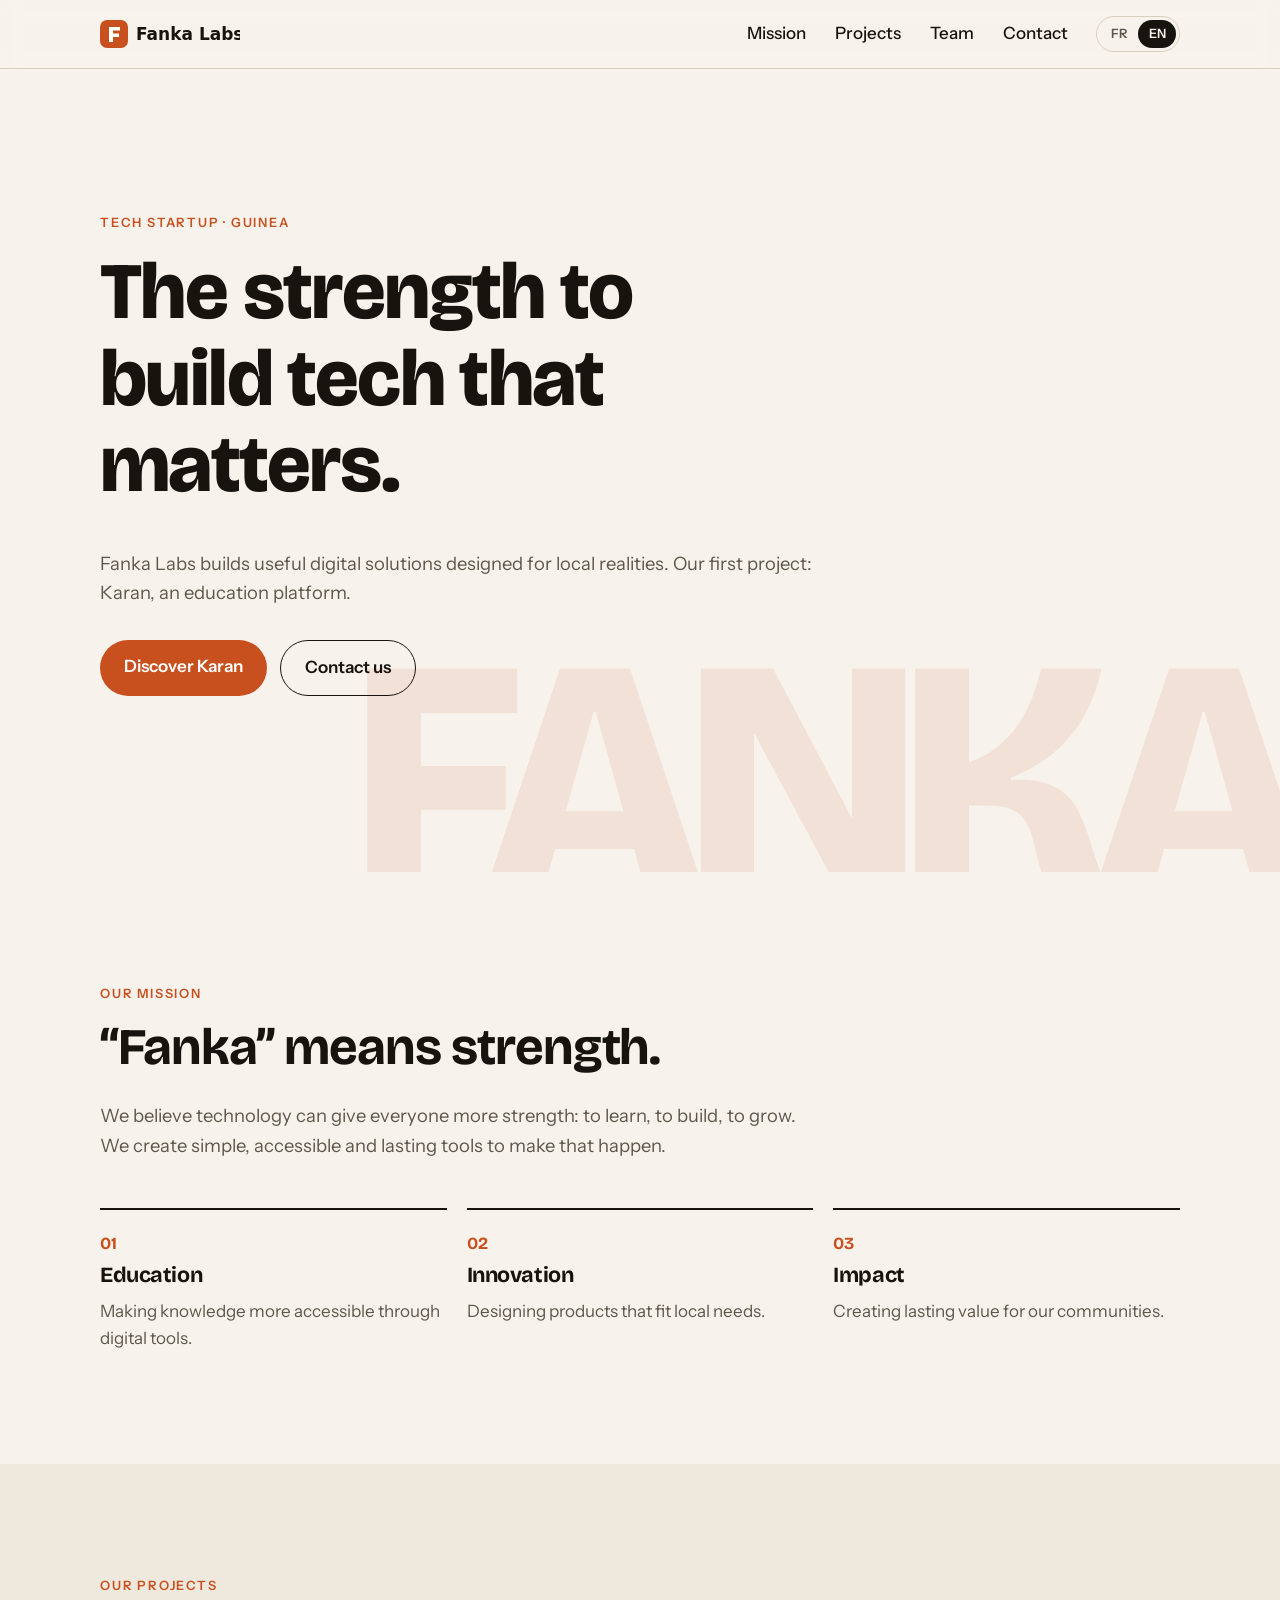
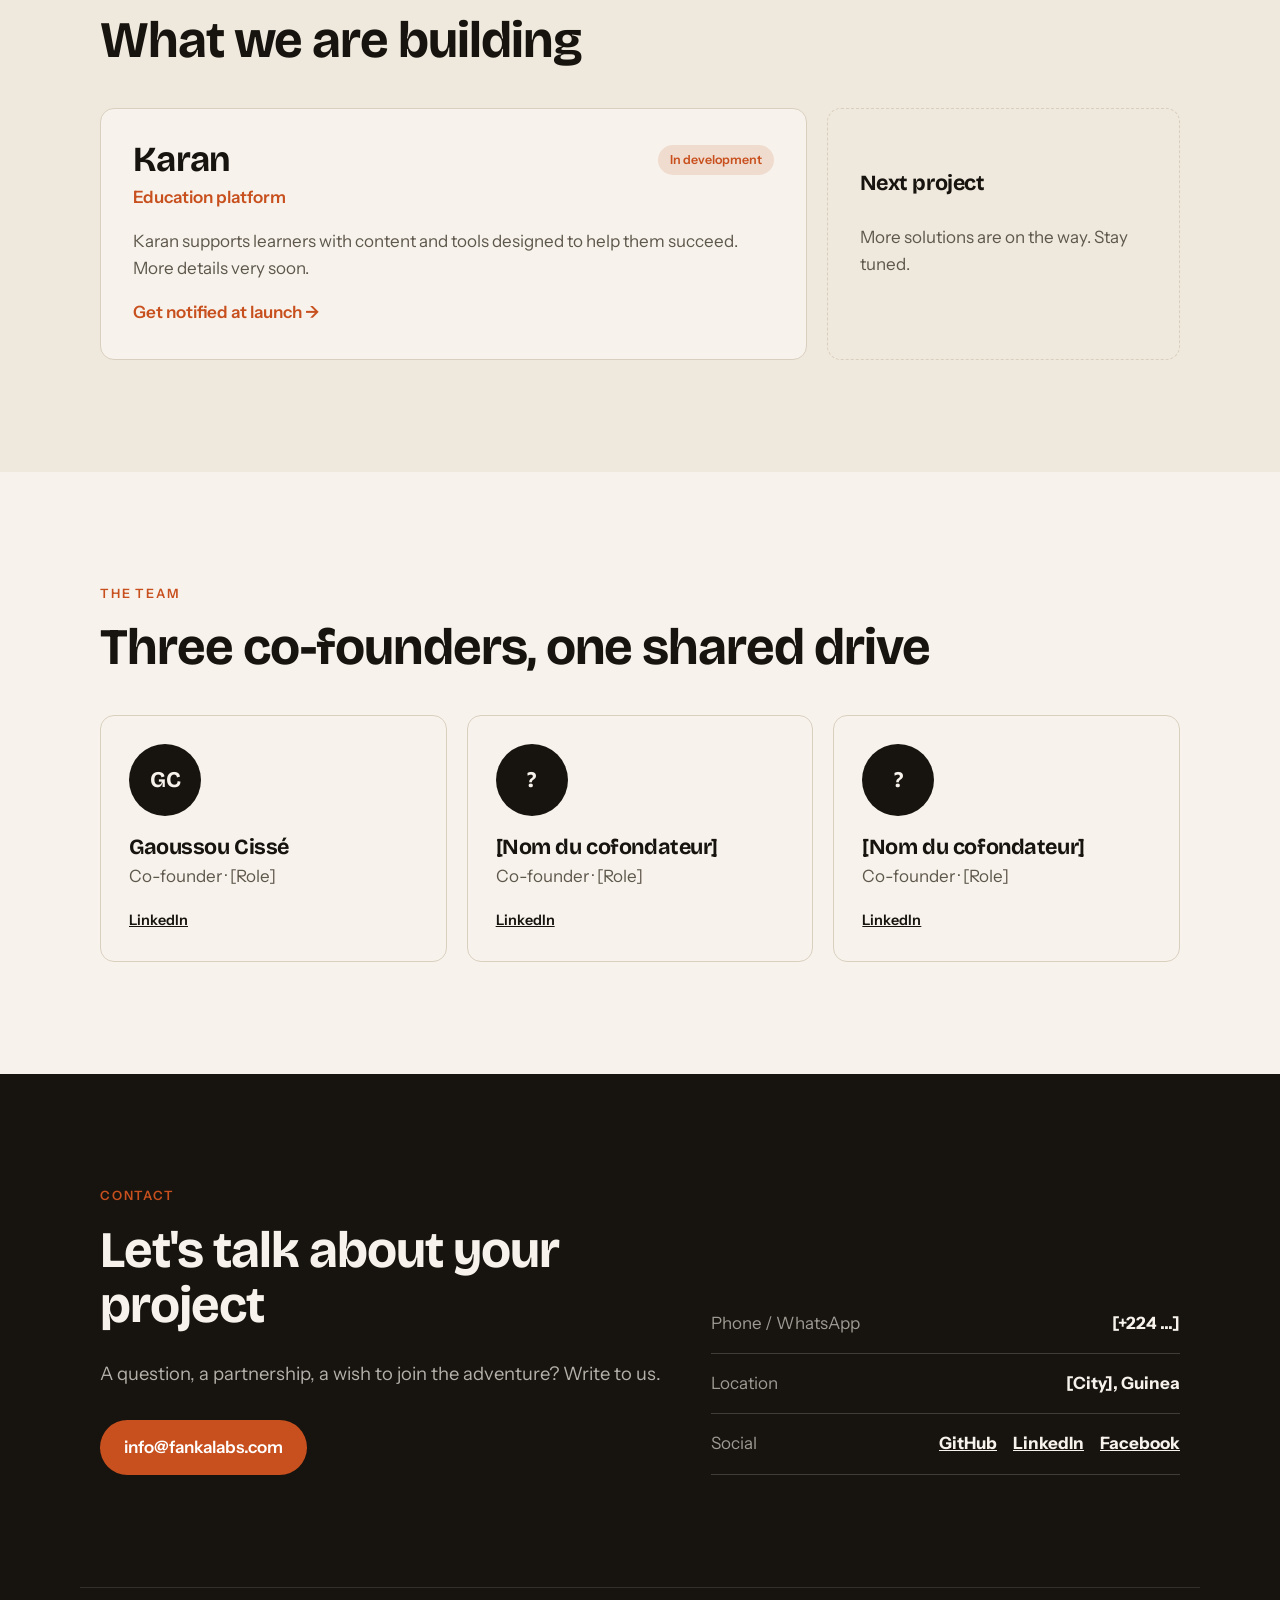
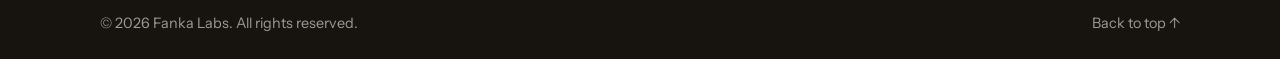
==== index.html @ 9da8f1c0 "Première version du site vitrine" ====
<!doctype html>
<html lang="fr">
<head>
  <meta charset="utf-8">
  <meta name="viewport" content="width=device-width, initial-scale=1">
  <title>Fanka Labs — La force de bâtir</title>
  <meta name="description" content="Fanka Labs est une startup technologique guinéenne qui conçoit des solutions numériques utiles, à commencer par Karan, une plateforme éducative.">
  <meta property="og:title" content="Fanka Labs">
  <meta property="og:description" content="Startup technologique guinéenne. Notre premier projet : Karan, une plateforme éducative.">
  <meta property="og:type" content="website">
  <link rel="icon" href="assets/img/favicon.svg" type="image/svg+xml">
  <link rel="preconnect" href="https://fonts.googleapis.com">
  <link rel="preconnect" href="https://fonts.gstatic.com" crossorigin>
  <link href="https://fonts.googleapis.com/css2?family=Bricolage+Grotesque:opsz,wght@12..96,500;12..96,700;12..96,800&family=Instrument+Sans:wght@400;500;600&display=swap" rel="stylesheet">
  <link rel="stylesheet" href="assets/css/style.css">
</head>
<body>

  <!-- ===================== EN-TÊTE ===================== -->
  <header class="site-header">
    <div class="container header-inner">
      <a href="#accueil" class="brand" aria-label="Fanka Labs">
        <!-- TODO : remplacer par le vrai logo (assets/img/logo.svg) -->
        <img src="assets/img/logo.svg" alt="Fanka Labs" width="140" height="32">
      </a>

      <button class="nav-toggle" aria-expanded="false" aria-controls="nav" aria-label="Menu">
        <span></span><span></span>
      </button>

      <nav id="nav" class="nav">
        <a href="#mission" data-i18n="nav.mission">Mission</a>
        <a href="#projets" data-i18n="nav.projects">Projets</a>
        <a href="#equipe" data-i18n="nav.team">Équipe</a>
        <a href="#contact" data-i18n="nav.contact">Contact</a>
        <div class="lang-switch" role="group" aria-label="Langue / Language">
          <button type="button" data-lang="fr" aria-pressed="true">FR</button>
          <button type="button" data-lang="en" aria-pressed="false">EN</button>
        </div>
      </nav>
    </div>
  </header>

  <main>

    <!-- ===================== ACCUEIL ===================== -->
    <section id="accueil" class="hero">
      <div class="container hero-inner">
        <p class="eyebrow" data-i18n="hero.eyebrow">Startup technologique · Guinée</p>
        <h1 data-i18n="hero.title">La force de bâtir la tech qui compte.</h1>
        <p class="lead" data-i18n="hero.lead">
          Fanka Labs conçoit des solutions numériques utiles, pensées pour les réalités d'ici.
          Notre premier projet : Karan, une plateforme éducative.
        </p>
        <div class="hero-actions">
          <a href="#projets" class="btn btn-primary" data-i18n="hero.cta1">Découvrir Karan</a>
          <a href="#contact" class="btn btn-ghost" data-i18n="hero.cta2">Nous contacter</a>
        </div>
      </div>
      <div class="hero-word" aria-hidden="true">FANKA</div>
    </section>

    <!-- ===================== MISSION ===================== -->
    <section id="mission" class="section">
      <div class="container">
        <div class="mission-head">
          <p class="eyebrow" data-i18n="mission.eyebrow">Notre mission</p>
          <h2 data-i18n="mission.title">« Fanka » signifie la force.</h2>
          <!-- TODO : remplacer par la vraie phrase de mission -->
          <p class="lead" data-i18n="mission.text">
            Nous croyons que la technologie peut donner plus de force à chacun : apprendre,
            entreprendre, grandir. Nous construisons des outils simples, accessibles et durables
            pour y contribuer.
          </p>
        </div>

        <!-- TODO : ajuster les trois piliers -->
        <div class="pillars">
          <article class="pillar">
            <span class="pillar-num">01</span>
            <h3 data-i18n="pillar1.title">Éducation</h3>
            <p data-i18n="pillar1.text">Rendre le savoir plus accessible grâce au numérique.</p>
          </article>
          <article class="pillar">
            <span class="pillar-num">02</span>
            <h3 data-i18n="pillar2.title">Innovation</h3>
            <p data-i18n="pillar2.text">Concevoir des produits adaptés aux besoins locaux.</p>
          </article>
          <article class="pillar">
            <span class="pillar-num">03</span>
            <h3 data-i18n="pillar3.title">Impact</h3>
            <p data-i18n="pillar3.text">Créer de la valeur durable pour nos communautés.</p>
          </article>
        </div>
      </div>
    </section>

    <!-- ===================== PROJETS ===================== -->
    <section id="projets" class="section section-alt">
      <div class="container">
        <p class="eyebrow" data-i18n="projects.eyebrow">Nos projets</p>
        <h2 data-i18n="projects.title">Ce que nous construisons</h2>

        <div class="projects">
          <article class="project project-featured">
            <div class="project-top">
              <h3>Karan</h3>
              <!-- TODO : confirmer le statut -->
              <span class="badge" data-i18n="karan.status">En développement</span>
            </div>
            <p class="project-tag" data-i18n="karan.tag">Plateforme éducative</p>
            <!-- TODO : décrire Karan (public visé, fonctionnalités) -->
            <p data-i18n="karan.text">
              Karan accompagne les apprenants avec des contenus et des outils pensés pour réussir.
              Plus de détails très bientôt.
            </p>
            <!-- TODO : remplacer # par le lien de Karan quand il existera -->
            <a href="#contact" class="link-arrow" data-i18n="karan.cta">Être informé du lancement</a>
          </article>

          <article class="project project-soon">
            <h3 data-i18n="soon.title">Prochain projet</h3>
            <p data-i18n="soon.text">D'autres solutions sont en préparation. Restez connectés.</p>
          </article>
        </div>
      </div>
    </section>

    <!-- ===================== ÉQUIPE ===================== -->
    <section id="equipe" class="section">
      <div class="container">
        <p class="eyebrow" data-i18n="team.eyebrow">L'équipe</p>
        <h2 data-i18n="team.title">Trois cofondateurs, une même énergie</h2>

        <!-- TODO : compléter rôles, noms, photos et liens -->
        <div class="team">
          <article class="member">
            <div class="avatar" aria-hidden="true">GC</div>
            <h3>Gaoussou Cissé</h3>
            <p class="role" data-i18n="team.role1">Cofondateur · [Rôle]</p>
            <a href="#" class="member-link">LinkedIn</a>
          </article>
          <article class="member">
            <div class="avatar" aria-hidden="true">?</div>
            <h3>[Nom du cofondateur]</h3>
            <p class="role" data-i18n="team.role2">Cofondateur · [Rôle]</p>
            <a href="#" class="member-link">LinkedIn</a>
          </article>
          <article class="member">
            <div class="avatar" aria-hidden="true">?</div>
            <h3>[Nom du cofondateur]</h3>
            <p class="role" data-i18n="team.role3">Cofondateur · [Rôle]</p>
            <a href="#" class="member-link">LinkedIn</a>
          </article>
        </div>
      </div>
    </section>

    <!-- ===================== CONTACT ===================== -->
    <section id="contact" class="section contact">
      <div class="container contact-inner">
        <div>
          <p class="eyebrow" data-i18n="contact.eyebrow">Contact</p>
          <h2 data-i18n="contact.title">Parlons de votre projet</h2>
          <p class="lead" data-i18n="contact.text">
            Une question, un partenariat, une envie de rejoindre l'aventure ? Écrivez-nous.
          </p>
          <a href="mailto:info@fankalabs.com" class="btn btn-primary">info@fankalabs.com</a>
        </div>

        <!-- TODO : compléter téléphone, ville et réseaux -->
        <ul class="contact-list">
          <li><span data-i18n="contact.phone">Téléphone / WhatsApp</span><strong>[+224 ...]</strong></li>
          <li><span data-i18n="contact.location">Localisation</span><strong data-i18n="contact.city">[Ville], Guinée</strong></li>
          <li><span data-i18n="contact.social">Réseaux</span>
            <strong class="socials">
              <a href="https://github.com/fankalabs">GitHub</a>
              <a href="#">LinkedIn</a>
              <a href="#">Facebook</a>
            </strong>
          </li>
        </ul>
      </div>
    </section>

  </main>

  <footer class="site-footer">
    <div class="container footer-inner">
      <p>© <span id="year"></span> Fanka Labs. <span data-i18n="footer.rights">Tous droits réservés.</span></p>
      <a href="#accueil" data-i18n="footer.top">Retour en haut ↑</a>
    </div>
  </footer>

  <script src="assets/js/main.js"></script>
</body>
</html>
---- assets/css/style.css ----
/* =========================================================
   Fanka Labs — feuille de style
   Pour appliquer votre identité visuelle, modifiez seulement
   les variables ci-dessous (couleurs et polices).
   ========================================================= */
:root {
  /* Couleurs (TODO : remplacer par celles de Fanka Labs) */
  --c-bg: #f7f3ec;          /* fond principal */
  --c-bg-alt: #efe8dc;      /* fond des sections alternées */
  --c-ink: #17140f;         /* texte principal */
  --c-muted: #5e574c;       /* texte secondaire */
  --c-accent: #c8501e;      /* couleur de marque */
  --c-accent-ink: #ffffff;  /* texte sur la couleur de marque */
  --c-line: #d9cfbf;        /* bordures */
  --c-dark: #17140f;        /* fond de la section contact */
  --c-on-dark: #f7f3ec;

  /* Polices (TODO : remplacer si vous avez les vôtres) */
  --f-display: "Bricolage Grotesque", system-ui, sans-serif;
  --f-body: "Instrument Sans", system-ui, sans-serif;

  --radius: 14px;
  --max: 1120px;
}

*,
*::before,
*::after { box-sizing: border-box; }

html { scroll-behavior: smooth; scroll-padding-top: 80px; }

body {
  margin: 0;
  background: var(--c-bg);
  color: var(--c-ink);
  font-family: var(--f-body);
  font-size: 17px;
  line-height: 1.6;
  -webkit-font-smoothing: antialiased;
}

img { max-width: 100%; display: block; }
a { color: inherit; }

h1, h2, h3 {
  font-family: var(--f-display);
  line-height: 1.08;
  letter-spacing: -0.02em;
  margin: 0 0 0.5em;
}
h1 { font-size: clamp(2.6rem, 7vw, 5rem); font-weight: 800; }
h2 { font-size: clamp(2rem, 4.5vw, 3.2rem); font-weight: 700; }
h3 { font-size: 1.35rem; font-weight: 700; }

.container { width: 100%; max-width: var(--max); margin: 0 auto; padding: 0 20px; }

.eyebrow {
  font-size: 0.8rem;
  font-weight: 600;
  letter-spacing: 0.14em;
  text-transform: uppercase;
  color: var(--c-accent);
  margin: 0 0 1rem;
}

.lead { font-size: 1.15rem; color: var(--c-muted); max-width: 60ch; }

/* ---------- Boutons ---------- */
.btn {
  display: inline-block;
  padding: 0.85rem 1.5rem;
  border-radius: 999px;
  font-weight: 600;
  text-decoration: none;
  transition: transform .15s ease, background .15s ease;
}
.btn:hover { transform: translateY(-2px); }
.btn-primary { background: var(--c-accent); color: var(--c-accent-ink); }
.btn-ghost { border: 1.5px solid var(--c-ink); }
.btn-ghost:hover { background: var(--c-ink); color: var(--c-bg); }

/* ---------- En-tête ---------- */
.site-header {
  position: sticky;
  top: 0;
  z-index: 50;
  background: color-mix(in srgb, var(--c-bg) 88%, transparent);
  backdrop-filter: blur(10px);
  border-bottom: 1px solid var(--c-line);
}
.header-inner { display: flex; align-items: center; justify-content: space-between; height: 68px; }
.brand img { height: 32px; width: auto; }

.nav { display: flex; align-items: center; gap: 1.8rem; }
.nav a { text-decoration: none; font-weight: 500; }
.nav a:hover { color: var(--c-accent); }

.lang-switch { display: flex; border: 1px solid var(--c-line); border-radius: 999px; padding: 3px; }
.lang-switch button {
  border: 0;
  background: transparent;
  font: inherit;
  font-size: 0.8rem;
  font-weight: 600;
  padding: 0.25rem 0.65rem;
  border-radius: 999px;
  cursor: pointer;
  color: var(--c-muted);
}
.lang-switch button[aria-pressed="true"] { background: var(--c-ink); color: var(--c-bg); }

.nav-toggle {
  display: none;
  background: none;
  border: 0;
  width: 40px;
  height: 40px;
  cursor: pointer;
  position: relative;
}
.nav-toggle span {
  position: absolute;
  left: 9px;
  right: 9px;
  height: 2px;
  background: var(--c-ink);
  transition: transform .2s ease, top .2s ease;
}
.nav-toggle span:first-child { top: 15px; }
.nav-toggle span:last-child { top: 23px; }
.nav-toggle[aria-expanded="true"] span:first-child { top: 19px; transform: rotate(45deg); }
.nav-toggle[aria-expanded="true"] span:last-child { top: 19px; transform: rotate(-45deg); }

/* ---------- Accueil ---------- */
.hero { position: relative; overflow: hidden; padding: clamp(5rem, 12vw, 9rem) 0 clamp(6rem, 14vw, 11rem); }
.hero-inner { position: relative; z-index: 1; }
.hero h1 { max-width: 14ch; }
.hero-actions { display: flex; flex-wrap: wrap; gap: 0.8rem; margin-top: 2rem; }
.hero-word {
  position: absolute;
  right: -0.05em;
  bottom: -0.22em;
  font-family: var(--f-display);
  font-weight: 800;
  font-size: clamp(7rem, 26vw, 22rem);
  line-height: 1;
  letter-spacing: -0.05em;
  color: var(--c-accent);
  opacity: 0.1;
  pointer-events: none;
  user-select: none;
}

/* ---------- Sections ---------- */
.section { padding: clamp(4rem, 9vw, 7rem) 0; }
.section-alt { background: var(--c-bg-alt); }

.mission-head { margin-bottom: 3rem; }
.pillars { display: grid; grid-template-columns: repeat(3, 1fr); gap: 1.25rem; }
.pillar { border-top: 2px solid var(--c-ink); padding-top: 1.25rem; }
.pillar-num { font-family: var(--f-display); font-weight: 700; color: var(--c-accent); }
.pillar h3 { margin-top: 0.4rem; }
.pillar p { color: var(--c-muted); margin: 0; }

/* ---------- Projets ---------- */
.projects { display: grid; grid-template-columns: 2fr 1fr; gap: 1.25rem; margin-top: 2.5rem; }
.project { border-radius: var(--radius); padding: 2rem; }
.project-featured { background: var(--c-bg); border: 1px solid var(--c-line); }
.project-featured h3 { font-size: 2.2rem; margin: 0; }
.project-top { display: flex; align-items: center; justify-content: space-between; gap: 1rem; flex-wrap: wrap; }
.project-tag { color: var(--c-accent); font-weight: 600; margin: 0.3rem 0 1rem; }
.project-featured p:not(.project-tag) { color: var(--c-muted); }
.project-soon { border: 1.5px dashed var(--c-line); color: var(--c-muted); display: flex; flex-direction: column; justify-content: center; }
.project-soon h3 { color: var(--c-ink); }
.badge {
  font-size: 0.78rem;
  font-weight: 600;
  padding: 0.3rem 0.75rem;
  border-radius: 999px;
  background: color-mix(in srgb, var(--c-accent) 14%, transparent);
  color: var(--c-accent);
}
.link-arrow { font-weight: 600; color: var(--c-accent); text-decoration: none; }
.link-arrow::after { content: " →"; }

/* ---------- Équipe ---------- */
.team { display: grid; grid-template-columns: repeat(3, 1fr); gap: 1.25rem; margin-top: 2.5rem; }
.member { border: 1px solid var(--c-line); border-radius: var(--radius); padding: 1.75rem; }
.avatar {
  width: 72px;
  height: 72px;
  border-radius: 50%;
  display: grid;
  place-items: center;
  background: var(--c-ink);
  color: var(--c-bg);
  font-family: var(--f-display);
  font-weight: 700;
  font-size: 1.4rem;
  margin-bottom: 1.25rem;
  overflow: hidden;
}
.avatar img { width: 100%; height: 100%; object-fit: cover; }
.member h3 { margin-bottom: 0.2rem; }
.role { color: var(--c-muted); margin: 0 0 1rem; }
.member-link { font-weight: 600; font-size: 0.9rem; }

/* ---------- Contact ---------- */
.contact { background: var(--c-dark); color: var(--c-on-dark); }
.contact .lead { color: color-mix(in srgb, var(--c-on-dark) 70%, transparent); margin-bottom: 2rem; }
.contact-inner { display: grid; grid-template-columns: 1.2fr 1fr; gap: 3rem; align-items: end; }
.contact-list { list-style: none; margin: 0; padding: 0; }
.contact-list li {
  display: flex;
  justify-content: space-between;
  gap: 1rem;
  padding: 1rem 0;
  border-bottom: 1px solid color-mix(in srgb, var(--c-on-dark) 18%, transparent);
}
.contact-list span { color: color-mix(in srgb, var(--c-on-dark) 60%, transparent); }
.socials { display: flex; gap: 1rem; flex-wrap: wrap; justify-content: flex-end; }

/* ---------- Pied de page ---------- */
.site-footer { background: var(--c-dark); color: color-mix(in srgb, var(--c-on-dark) 60%, transparent); font-size: 0.9rem; }
.footer-inner { display: flex; justify-content: space-between; gap: 1rem; padding-top: 1.5rem; padding-bottom: 1.5rem; border-top: 1px solid color-mix(in srgb, var(--c-on-dark) 12%, transparent); }
.footer-inner a { text-decoration: none; }
.footer-inner p { margin: 0; }

/* ---------- Animations d'apparition ---------- */
.reveal { opacity: 0; transform: translateY(18px); transition: opacity .6s ease, transform .6s ease; }
.reveal.is-visible { opacity: 1; transform: none; }
@media (prefers-reduced-motion: reduce) {
  html { scroll-behavior: auto; }
  .reveal { opacity: 1; transform: none; transition: none; }
}

/* ---------- Mobile ---------- */
@media (max-width: 860px) {
  .nav-toggle { display: block; }
  .nav {
    position: absolute;
    top: 68px;
    left: 0;
    right: 0;
    flex-direction: column;
    align-items: flex-start;
    gap: 1.1rem;
    padding: 1.5rem 20px 2rem;
    background: var(--c-bg);
    border-bottom: 1px solid var(--c-line);
    display: none;
  }
  .nav.is-open { display: flex; }
  .pillars, .team, .projects, .contact-inner { grid-template-columns: 1fr; }
  .contact-inner { align-items: start; }
  .contact-list li { flex-direction: column; gap: 0.2rem; }
  .socials { justify-content: flex-start; }
  .footer-inner { flex-direction: column; }
}
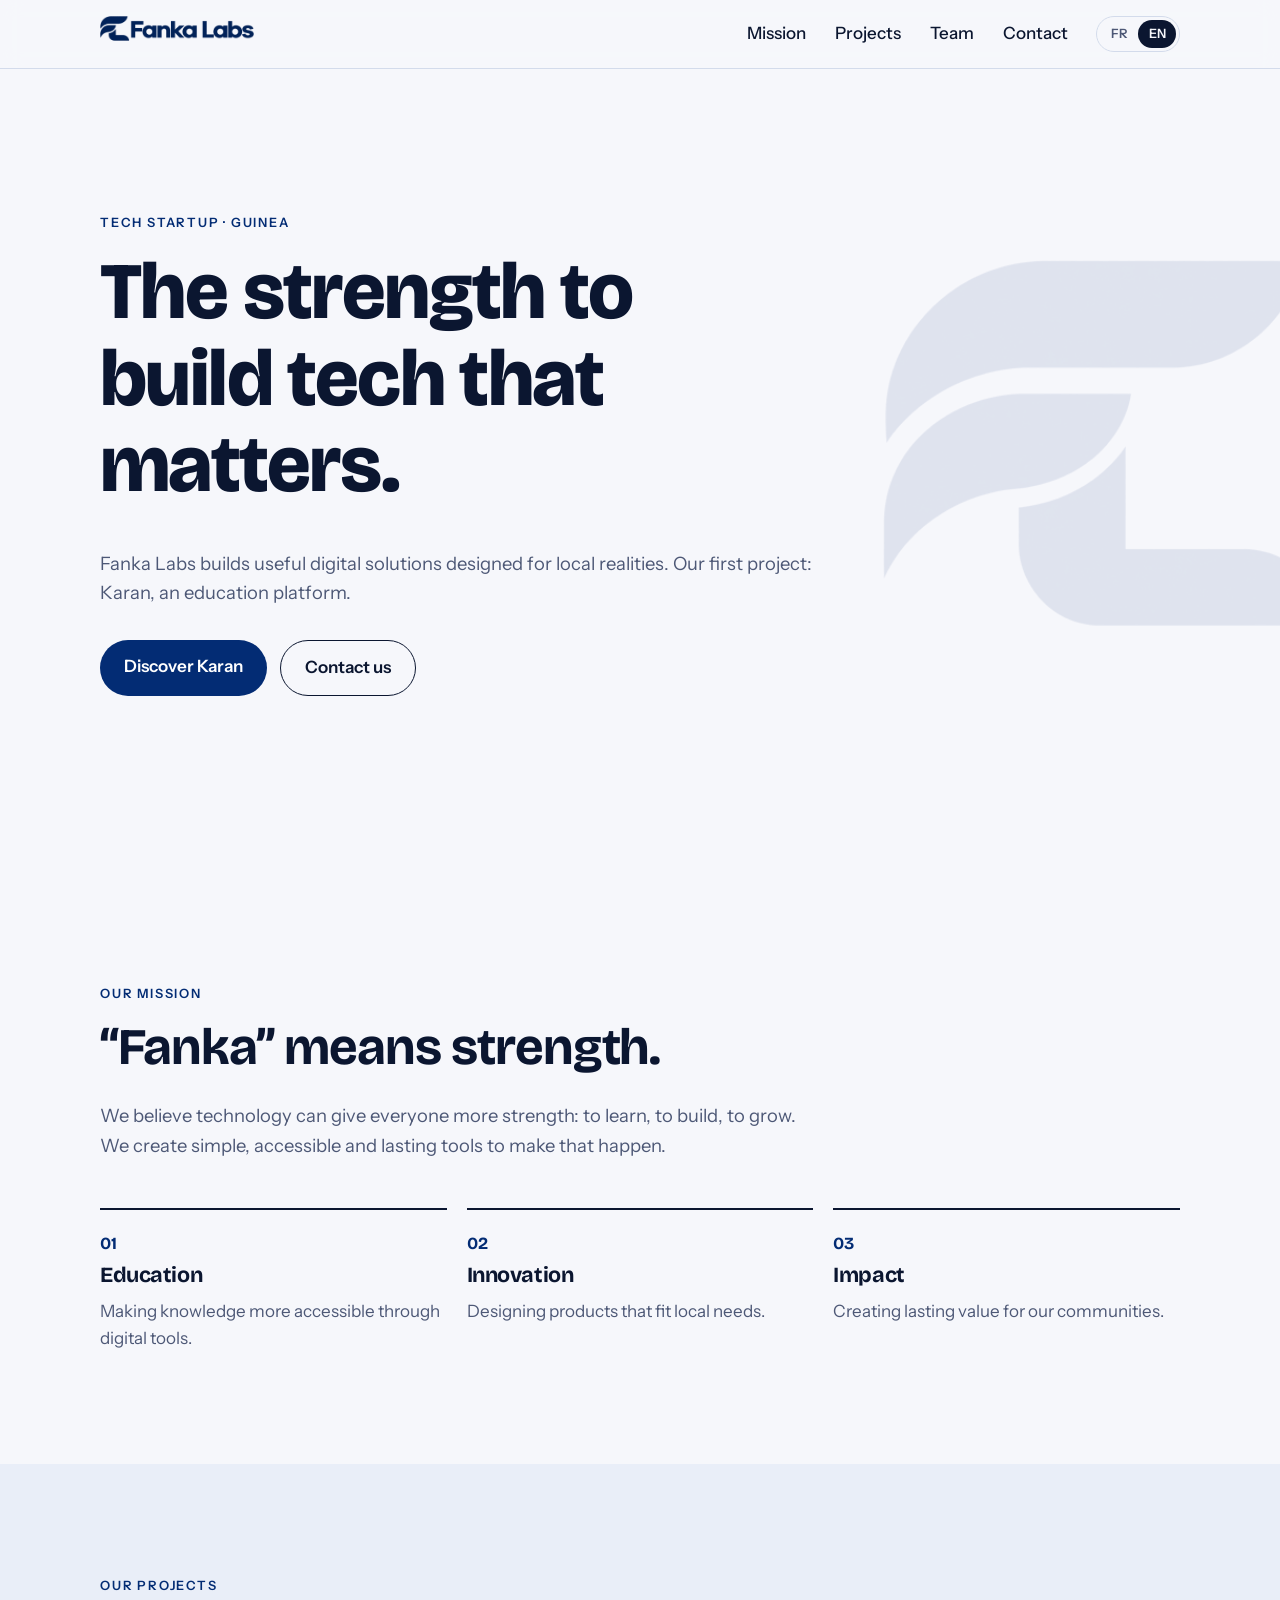
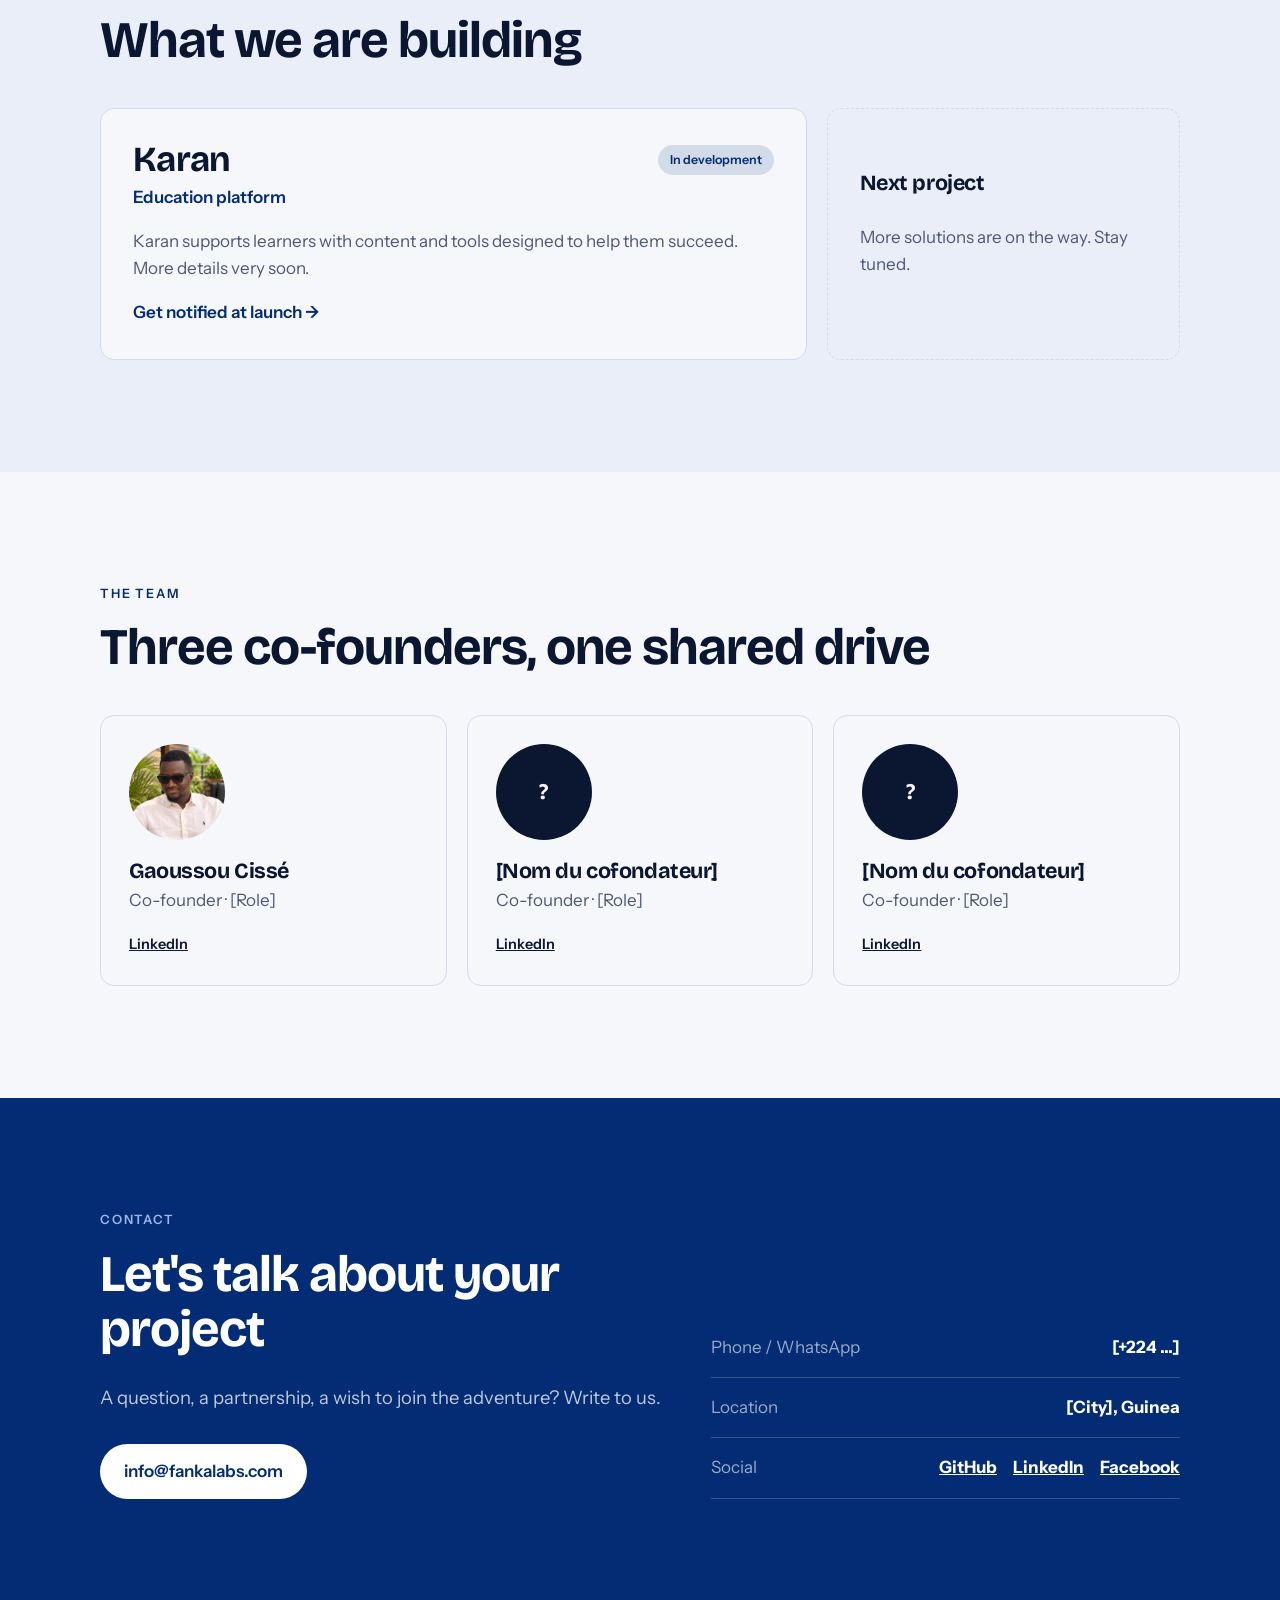
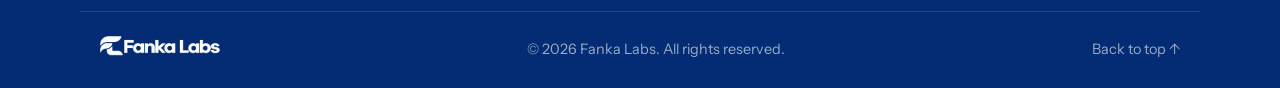
==== commit 5ed12edb: "Identité visuelle Fanka Labs et photo d'équipe" ====
--- a/index.html
+++ b/index.html
@@ -8,7 +8,10 @@
   <meta property="og:title" content="Fanka Labs">
   <meta property="og:description" content="Startup technologique guinéenne. Notre premier projet : Karan, une plateforme éducative.">
   <meta property="og:type" content="website">
-  <link rel="icon" href="assets/img/favicon.svg" type="image/svg+xml">
+  <meta property="og:image" content="https://fankalabs.github.io/assets/img/og-image.jpg">
+  <meta name="theme-color" content="#032c74">
+  <link rel="icon" href="assets/img/favicon.png" type="image/png">
+  <link rel="apple-touch-icon" href="assets/img/apple-touch-icon.png">
   <link rel="preconnect" href="https://fonts.googleapis.com">
   <link rel="preconnect" href="https://fonts.gstatic.com" crossorigin>
   <link href="https://fonts.googleapis.com/css2?family=Bricolage+Grotesque:opsz,wght@12..96,500;12..96,700;12..96,800&family=Instrument+Sans:wght@400;500;600&display=swap" rel="stylesheet">
@@ -20,8 +23,7 @@
   <header class="site-header">
     <div class="container header-inner">
       <a href="#accueil" class="brand" aria-label="Fanka Labs">
-        <!-- TODO : remplacer par le vrai logo (assets/img/logo.svg) -->
-        <img src="assets/img/logo.svg" alt="Fanka Labs" width="140" height="32">
+        <img src="assets/img/logo.png" alt="Fanka Labs" width="155" height="36">
       </a>
 
       <button class="nav-toggle" aria-expanded="false" aria-controls="nav" aria-label="Menu">
@@ -57,7 +59,7 @@
           <a href="#contact" class="btn btn-ghost" data-i18n="hero.cta2">Nous contacter</a>
         </div>
       </div>
-      <div class="hero-word" aria-hidden="true">FANKA</div>
+      <img class="hero-mark" src="assets/img/icon.png" alt="" aria-hidden="true">
     </section>
 
     <!-- ===================== MISSION ===================== -->
@@ -135,7 +137,7 @@
         <!-- TODO : compléter rôles, noms, photos et liens -->
         <div class="team">
           <article class="member">
-            <div class="avatar" aria-hidden="true">GC</div>
+            <div class="avatar"><img src="assets/img/team/gaoussou-cisse.jpg" alt="Gaoussou Cissé" width="96" height="96" loading="lazy"></div>
             <h3>Gaoussou Cissé</h3>
             <p class="role" data-i18n="team.role1">Cofondateur · [Rôle]</p>
             <a href="#" class="member-link">LinkedIn</a>
@@ -187,6 +189,7 @@
 
   <footer class="site-footer">
     <div class="container footer-inner">
+      <img src="assets/img/logo-white.png" alt="Fanka Labs" class="footer-logo" width="120" height="28">
       <p>© <span id="year"></span> Fanka Labs. <span data-i18n="footer.rights">Tous droits réservés.</span></p>
       <a href="#accueil" data-i18n="footer.top">Retour en haut ↑</a>
     </div>
--- a/assets/css/style.css
+++ b/assets/css/style.css
@@ -4,16 +4,16 @@
    les variables ci-dessous (couleurs et polices).
    ========================================================= */
 :root {
-  /* Couleurs (TODO : remplacer par celles de Fanka Labs) */
-  --c-bg: #f7f3ec;          /* fond principal */
-  --c-bg-alt: #efe8dc;      /* fond des sections alternées */
-  --c-ink: #17140f;         /* texte principal */
-  --c-muted: #5e574c;       /* texte secondaire */
-  --c-accent: #c8501e;      /* couleur de marque */
+  /* Couleurs de Fanka Labs (bleu marine du logo : #032c74) */
+  --c-bg: #f6f7fb;          /* fond principal */
+  --c-bg-alt: #e9eef8;      /* fond des sections alternées */
+  --c-ink: #0b1630;         /* texte principal */
+  --c-muted: #4d5876;       /* texte secondaire */
+  --c-accent: #032c74;      /* couleur de marque */
   --c-accent-ink: #ffffff;  /* texte sur la couleur de marque */
-  --c-line: #d9cfbf;        /* bordures */
-  --c-dark: #17140f;        /* fond de la section contact */
-  --c-on-dark: #f7f3ec;
+  --c-line: #d3dbeb;        /* bordures */
+  --c-dark: #032c74;        /* fond de la section contact */
+  --c-on-dark: #ffffff;
 
   /* Polices (TODO : remplacer si vous avez les vôtres) */
   --f-display: "Bricolage Grotesque", system-ui, sans-serif;
@@ -89,7 +89,7 @@
   border-bottom: 1px solid var(--c-line);
 }
 .header-inner { display: flex; align-items: center; justify-content: space-between; height: 68px; }
-.brand img { height: 32px; width: auto; }
+.brand img { height: 36px; width: auto; }
 
 .nav { display: flex; align-items: center; gap: 1.8rem; }
 .nav a { text-decoration: none; font-weight: 500; }
@@ -136,19 +136,19 @@
 .hero-inner { position: relative; z-index: 1; }
 .hero h1 { max-width: 14ch; }
 .hero-actions { display: flex; flex-wrap: wrap; gap: 0.8rem; margin-top: 2rem; }
-.hero-word {
+.hero-mark {
   position: absolute;
-  right: -0.05em;
-  bottom: -0.22em;
-  font-family: var(--f-display);
-  font-weight: 800;
-  font-size: clamp(7rem, 26vw, 22rem);
-  line-height: 1;
-  letter-spacing: -0.05em;
-  color: var(--c-accent);
-  opacity: 0.1;
+  right: max(-6vw, -80px);
+  top: 50%;
+  transform: translateY(-50%);
+  width: clamp(240px, 42vw, 560px);
+  height: auto;
+  opacity: 0.09;
   pointer-events: none;
   user-select: none;
+}
+@media (max-width: 860px) {
+  .hero-mark { top: auto; bottom: -40px; transform: none; opacity: 0.07; }
 }
 
 /* ---------- Sections ---------- */
@@ -187,8 +187,8 @@
 .team { display: grid; grid-template-columns: repeat(3, 1fr); gap: 1.25rem; margin-top: 2.5rem; }
 .member { border: 1px solid var(--c-line); border-radius: var(--radius); padding: 1.75rem; }
 .avatar {
-  width: 72px;
-  height: 72px;
+  width: 96px;
+  height: 96px;
   border-radius: 50%;
   display: grid;
   place-items: center;
@@ -207,7 +207,9 @@
 
 /* ---------- Contact ---------- */
 .contact { background: var(--c-dark); color: var(--c-on-dark); }
-.contact .lead { color: color-mix(in srgb, var(--c-on-dark) 70%, transparent); margin-bottom: 2rem; }
+.contact .lead { color: color-mix(in srgb, var(--c-on-dark) 75%, transparent); margin-bottom: 2rem; }
+.contact .eyebrow { color: #9db7ea; }
+.contact .btn-primary { background: #ffffff; color: var(--c-accent); }
 .contact-inner { display: grid; grid-template-columns: 1.2fr 1fr; gap: 3rem; align-items: end; }
 .contact-list { list-style: none; margin: 0; padding: 0; }
 .contact-list li {
@@ -223,6 +225,8 @@
 /* ---------- Pied de page ---------- */
 .site-footer { background: var(--c-dark); color: color-mix(in srgb, var(--c-on-dark) 60%, transparent); font-size: 0.9rem; }
 .footer-inner { display: flex; justify-content: space-between; gap: 1rem; padding-top: 1.5rem; padding-bottom: 1.5rem; border-top: 1px solid color-mix(in srgb, var(--c-on-dark) 12%, transparent); }
+.footer-inner { align-items: center; }
+.footer-logo { height: 28px; width: auto; }
 .footer-inner a { text-decoration: none; }
 .footer-inner p { margin: 0; }
 
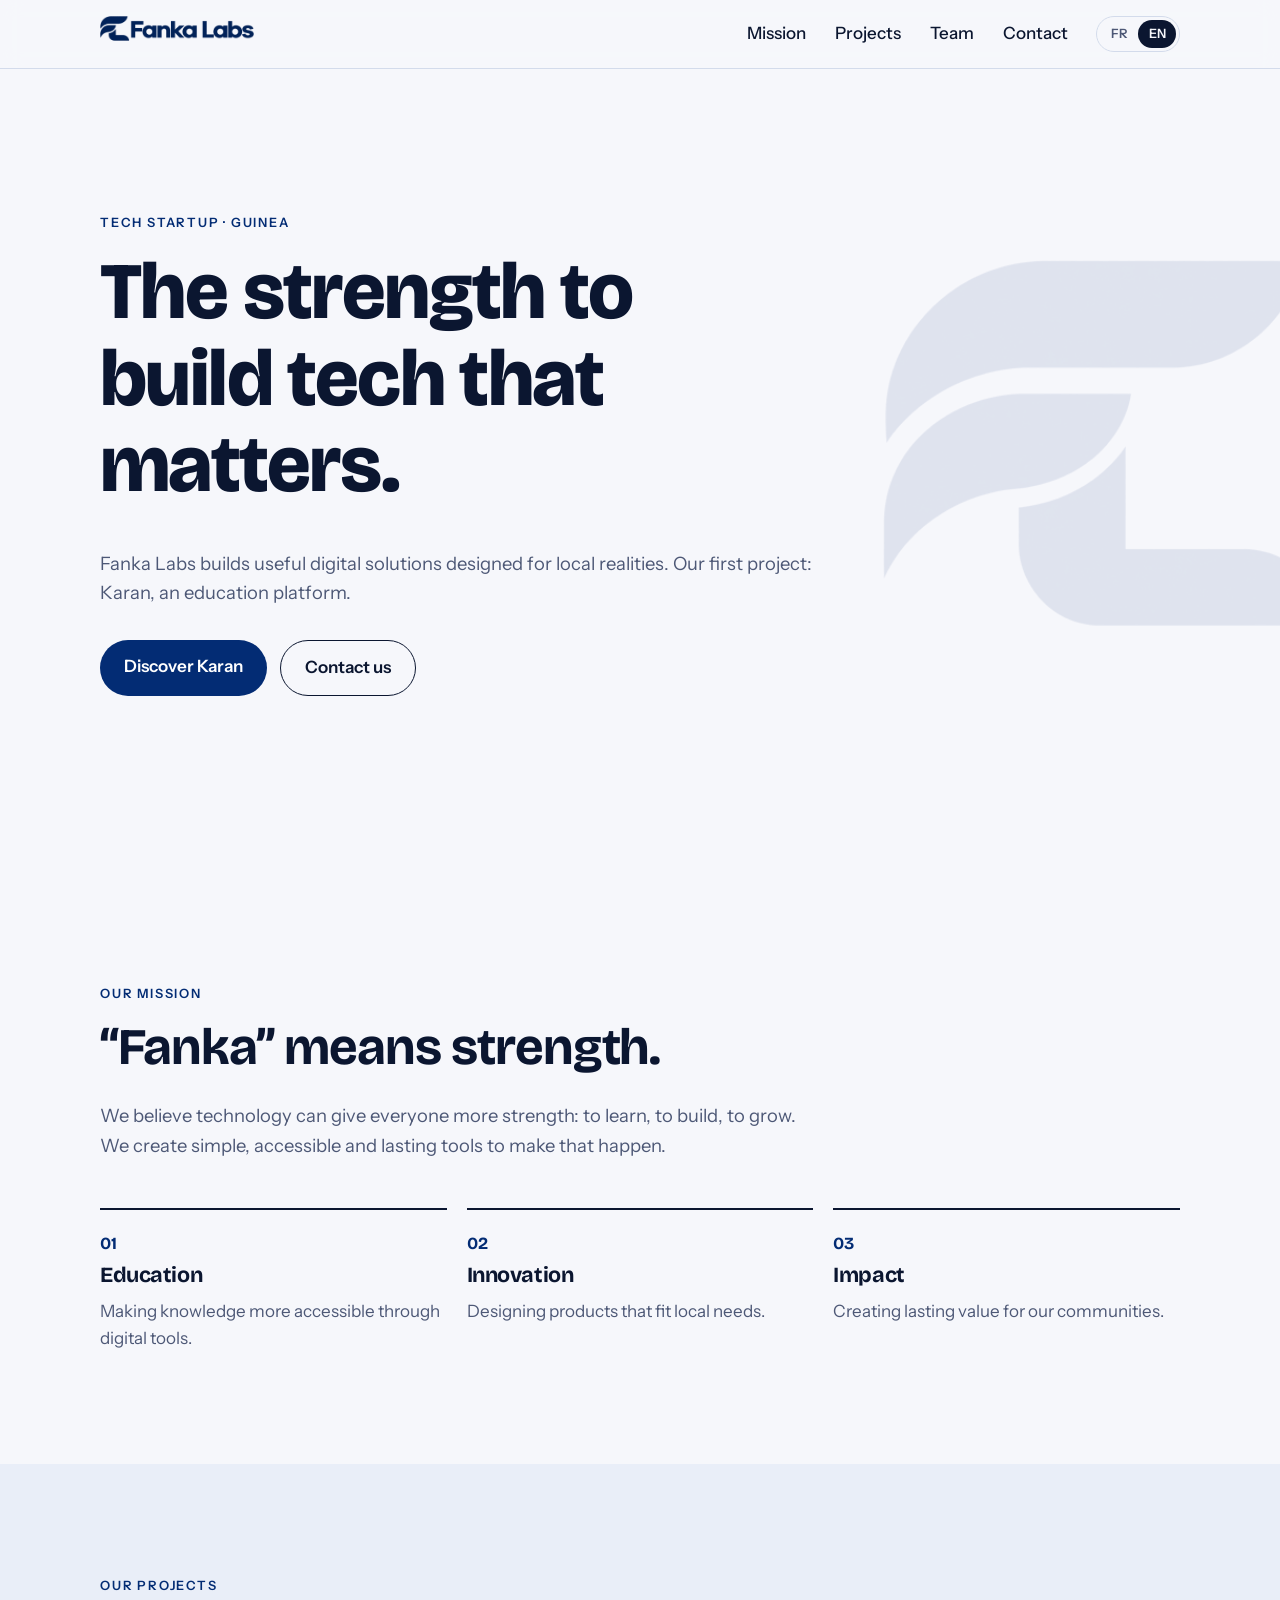
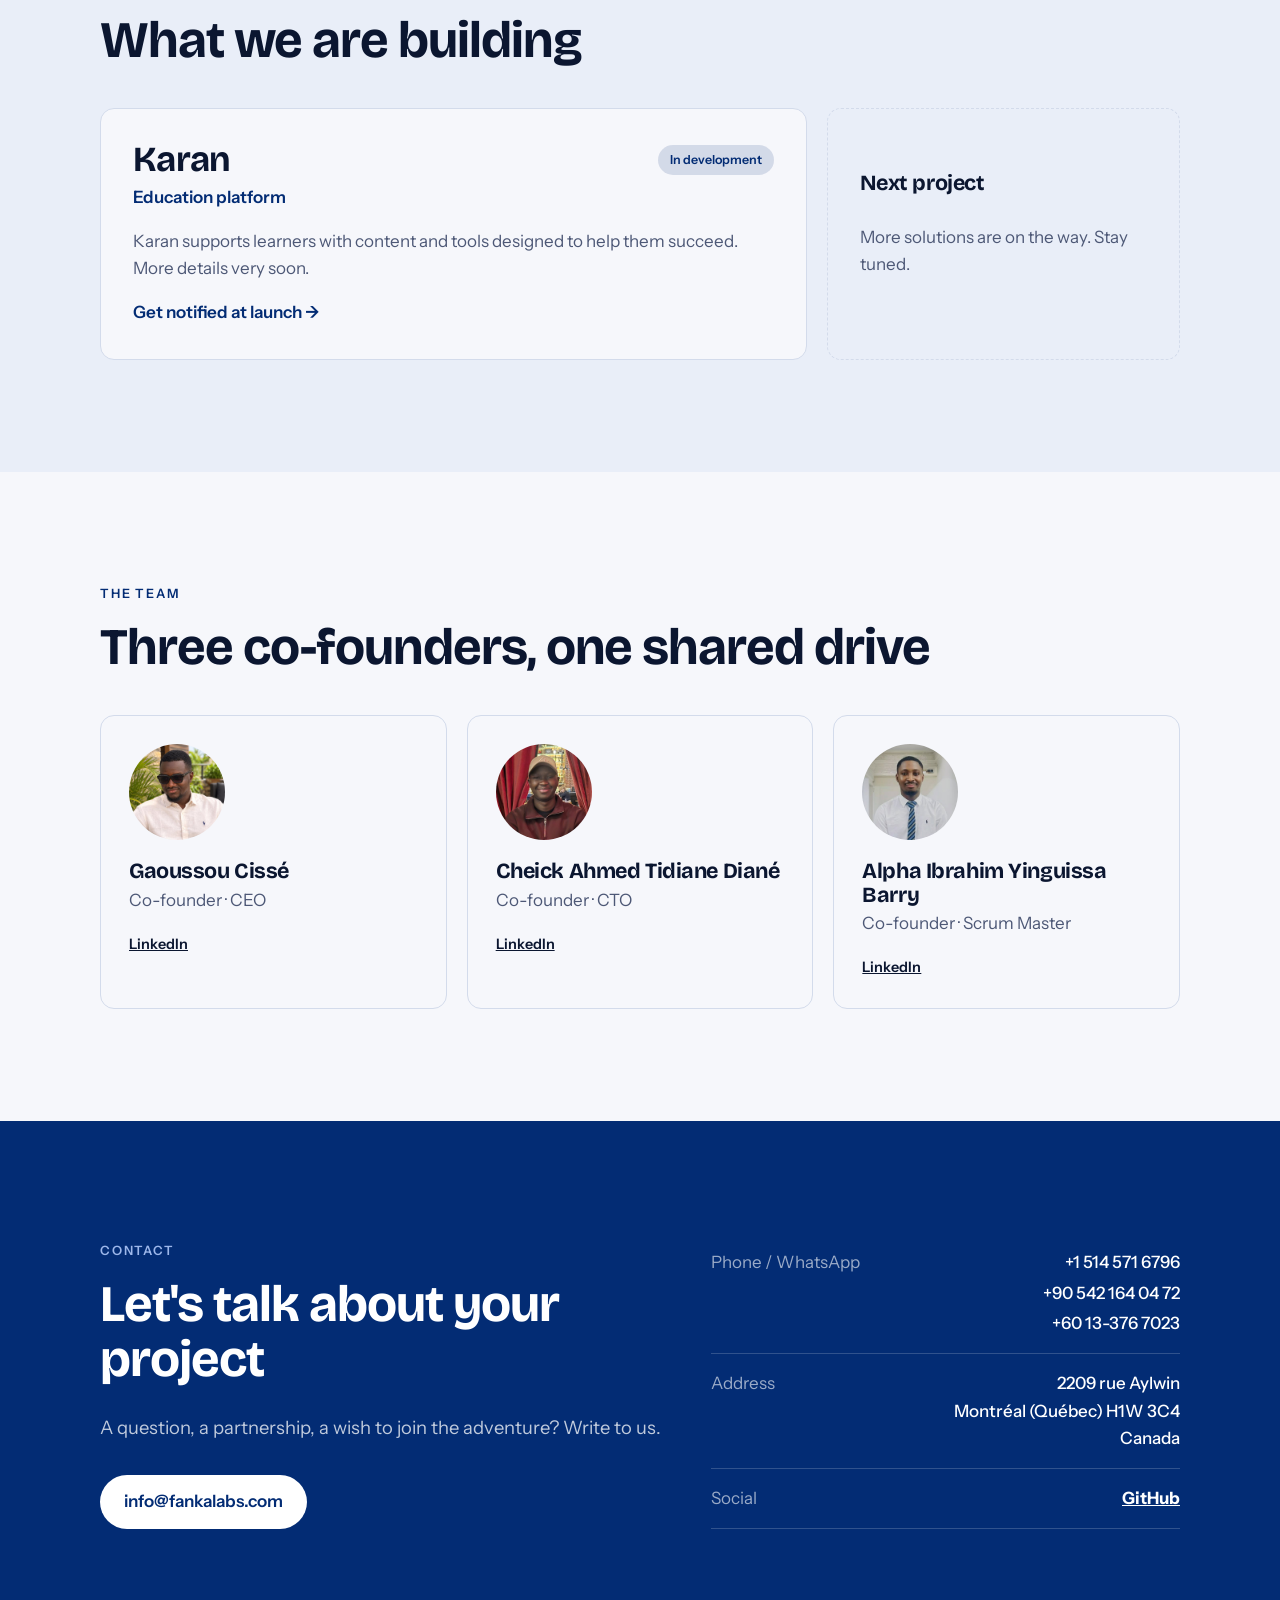
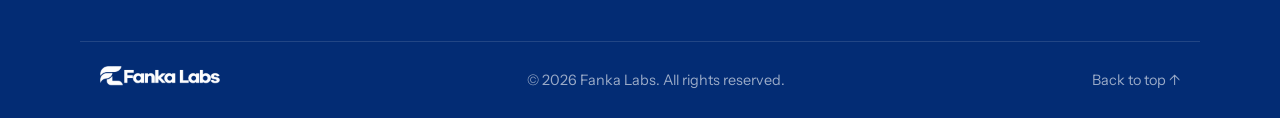
==== commit af60d03c: "Équipe complète (photos, rôles, LinkedIn) et coordonnées de contact Co-Authored-By: Claude Opus 5.5 " ====
--- a/index.html
+++ b/index.html
@@ -134,25 +134,24 @@
         <p class="eyebrow" data-i18n="team.eyebrow">L'équipe</p>
         <h2 data-i18n="team.title">Trois cofondateurs, une même énergie</h2>
 
-        <!-- TODO : compléter rôles, noms, photos et liens -->
         <div class="team">
           <article class="member">
             <div class="avatar"><img src="assets/img/team/gaoussou-cisse.jpg" alt="Gaoussou Cissé" width="96" height="96" loading="lazy"></div>
             <h3>Gaoussou Cissé</h3>
-            <p class="role" data-i18n="team.role1">Cofondateur · [Rôle]</p>
-            <a href="#" class="member-link">LinkedIn</a>
+            <p class="role" data-i18n="team.role1">Cofondateur · CEO</p>
+            <a href="https://www.linkedin.com/in/gaoussou-cisse-8489bb23a" class="member-link" target="_blank" rel="noopener">LinkedIn</a>
           </article>
           <article class="member">
-            <div class="avatar" aria-hidden="true">?</div>
-            <h3>[Nom du cofondateur]</h3>
-            <p class="role" data-i18n="team.role2">Cofondateur · [Rôle]</p>
-            <a href="#" class="member-link">LinkedIn</a>
+            <div class="avatar"><img src="assets/img/team/ahmed-diane.jpg" alt="Cheick Ahmed Tidiane Diané" width="96" height="96" loading="lazy"></div>
+            <h3>Cheick Ahmed Tidiane Diané</h3>
+            <p class="role" data-i18n="team.role2">Cofondateur · CTO</p>
+            <a href="https://www.linkedin.com/in/ahmed-s%C3%A9kou-dian%C3%A9-35842526a" class="member-link" target="_blank" rel="noopener">LinkedIn</a>
           </article>
           <article class="member">
-            <div class="avatar" aria-hidden="true">?</div>
-            <h3>[Nom du cofondateur]</h3>
-            <p class="role" data-i18n="team.role3">Cofondateur · [Rôle]</p>
-            <a href="#" class="member-link">LinkedIn</a>
+            <div class="avatar"><img src="assets/img/team/alpha-barry.jpg" alt="Alpha Ibrahim Yinguissa Barry" width="96" height="96" loading="lazy"></div>
+            <h3>Alpha Ibrahim Yinguissa Barry</h3>
+            <p class="role" data-i18n="team.role3">Cofondateur · Scrum Master</p>
+            <a href="https://www.linkedin.com/in/alpha-ibrahima-yinguissa-barry-97a234262" class="member-link" target="_blank" rel="noopener">LinkedIn</a>
           </article>
         </div>
       </div>
@@ -170,15 +169,22 @@
           <a href="mailto:info@fankalabs.com" class="btn btn-primary">info@fankalabs.com</a>
         </div>
 
-        <!-- TODO : compléter téléphone, ville et réseaux -->
         <ul class="contact-list">
-          <li><span data-i18n="contact.phone">Téléphone / WhatsApp</span><strong>[+224 ...]</strong></li>
-          <li><span data-i18n="contact.location">Localisation</span><strong data-i18n="contact.city">[Ville], Guinée</strong></li>
+          <li><span data-i18n="contact.phone">Téléphone / WhatsApp</span>
+            <strong class="stack">
+              <a href="tel:+15145716796">+1 514 571 6796</a>
+              <a href="tel:+905421640472">+90 542 164 04 72</a>
+              <a href="tel:+60133767023">+60 13-376 7023</a>
+            </strong>
+          </li>
+          <li><span data-i18n="contact.location">Adresse</span>
+            <strong class="stack">
+              <a href="https://maps.google.com/?q=2209+rue+Aylwin,+Montr%C3%A9al,+QC+H1W+3C4" target="_blank" rel="noopener">2209 rue Aylwin<br>Montréal (Québec) H1W 3C4<br>Canada</a>
+            </strong>
+          </li>
           <li><span data-i18n="contact.social">Réseaux</span>
             <strong class="socials">
-              <a href="https://github.com/fankalabs">GitHub</a>
-              <a href="#">LinkedIn</a>
-              <a href="#">Facebook</a>
+              <a href="https://github.com/fankalabs" target="_blank" rel="noopener">GitHub</a>
             </strong>
           </li>
         </ul>
--- a/assets/css/style.css
+++ b/assets/css/style.css
@@ -220,6 +220,9 @@
   border-bottom: 1px solid color-mix(in srgb, var(--c-on-dark) 18%, transparent);
 }
 .contact-list span { color: color-mix(in srgb, var(--c-on-dark) 60%, transparent); }
+.stack { display: flex; flex-direction: column; align-items: flex-end; gap: 0.2rem; text-align: right; font-weight: 500; }
+.stack a { text-decoration: none; }
+.stack a:hover { text-decoration: underline; }
 .socials { display: flex; gap: 1rem; flex-wrap: wrap; justify-content: flex-end; }
 
 /* ---------- Pied de page ---------- */
@@ -259,5 +262,6 @@
   .contact-inner { align-items: start; }
   .contact-list li { flex-direction: column; gap: 0.2rem; }
   .socials { justify-content: flex-start; }
+  .stack { align-items: flex-start; text-align: left; }
   .footer-inner { flex-direction: column; }
 }
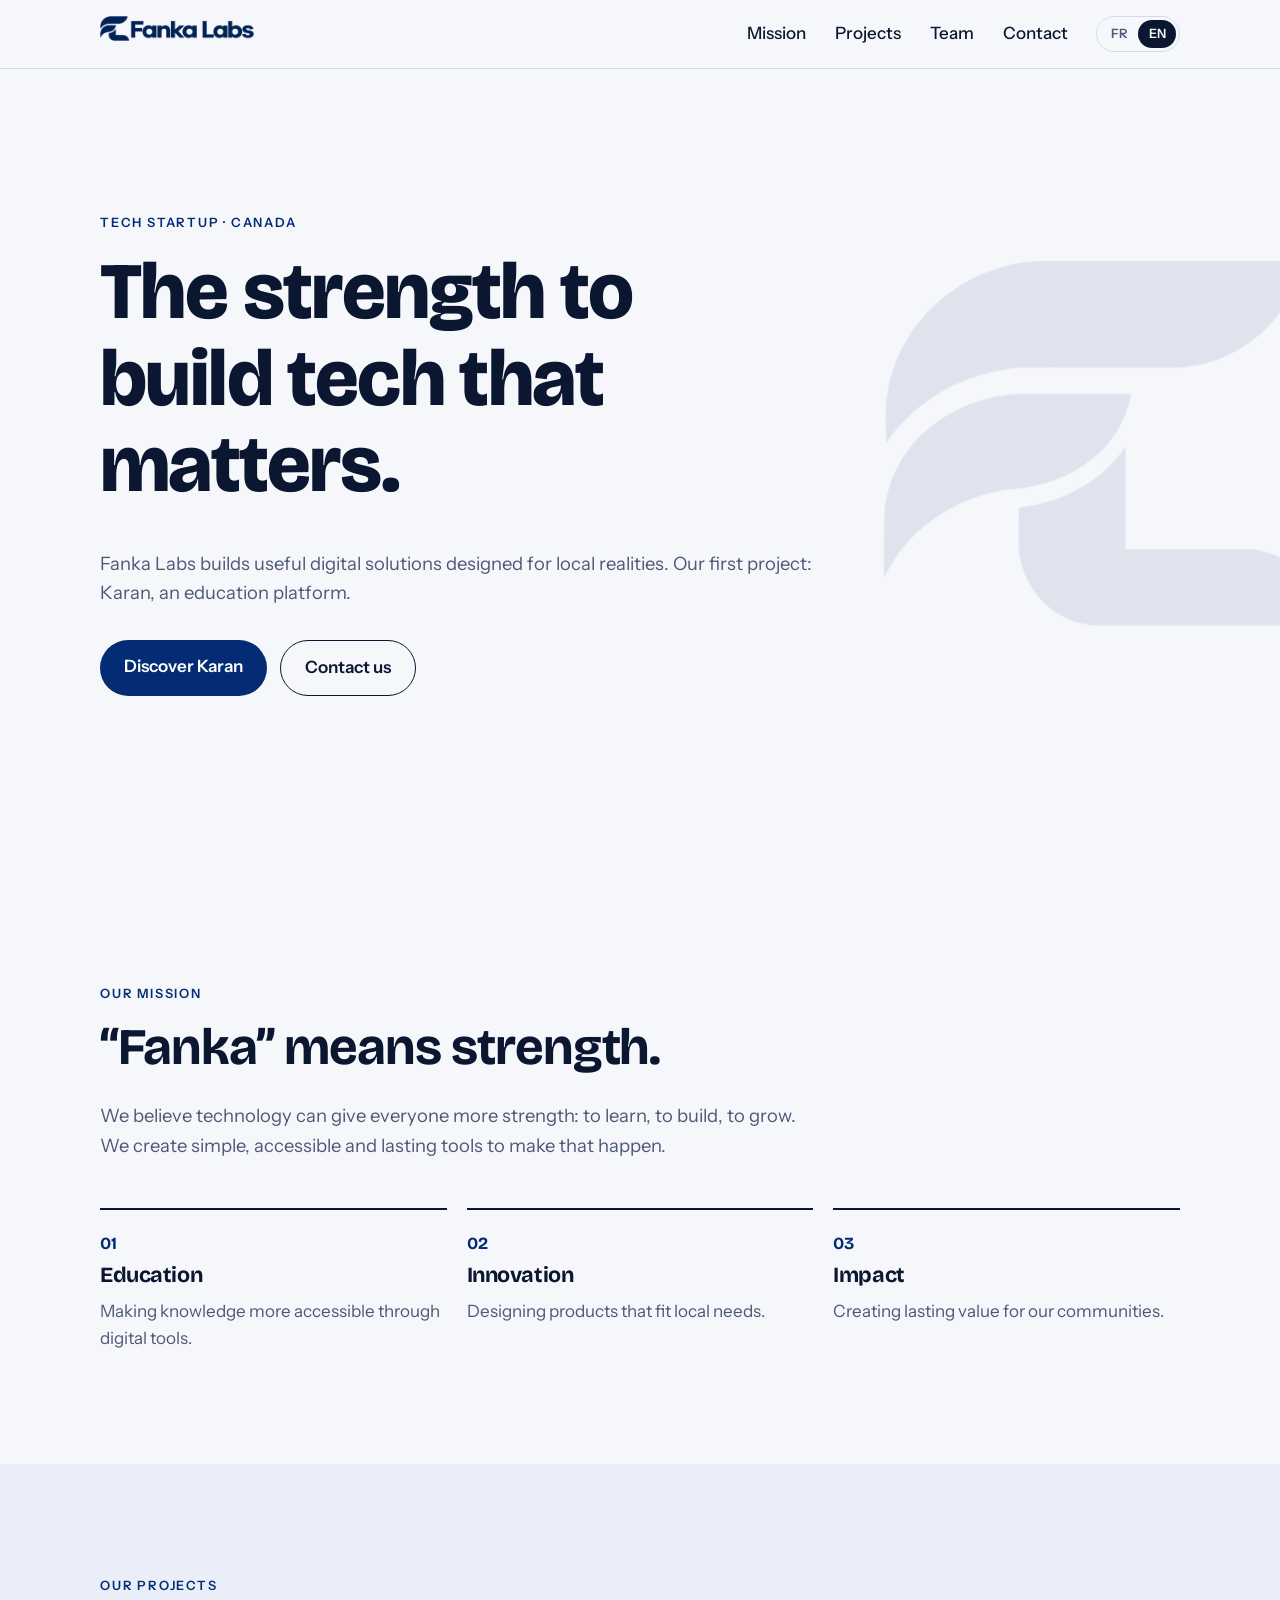
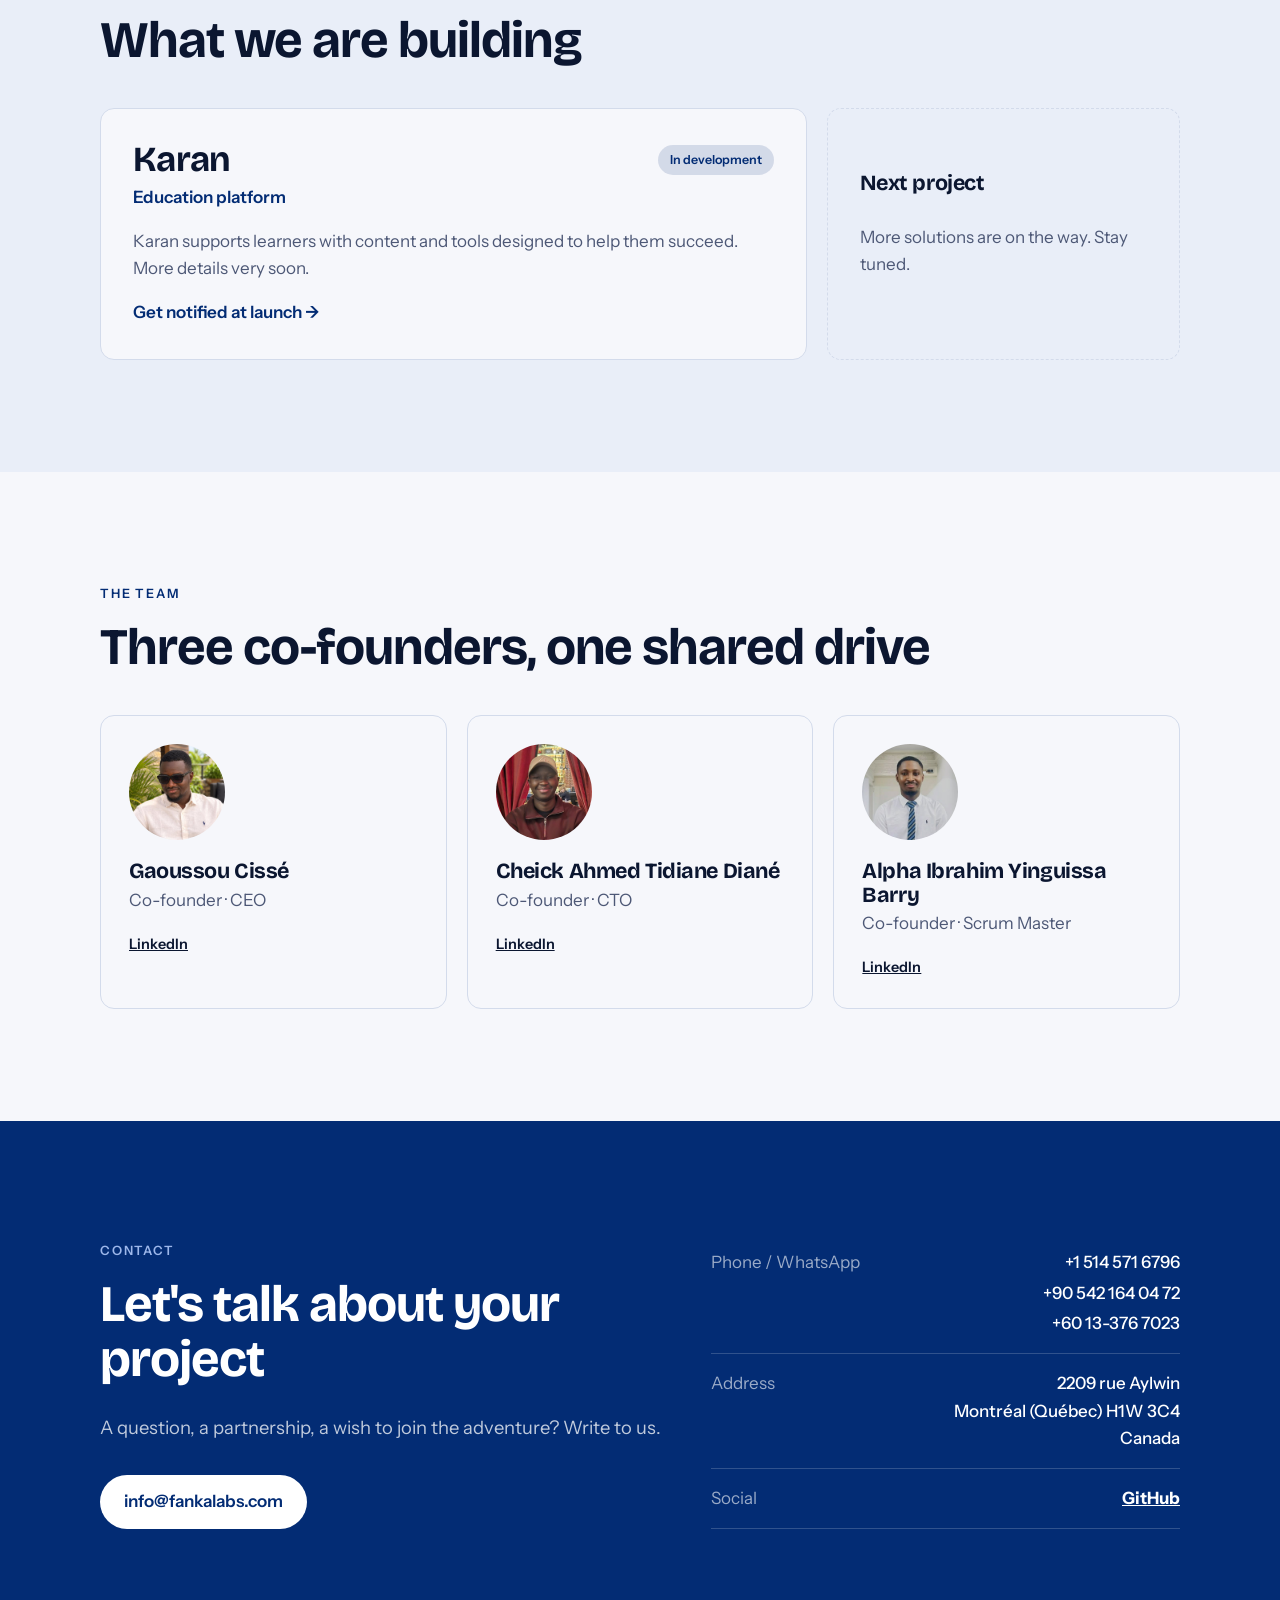
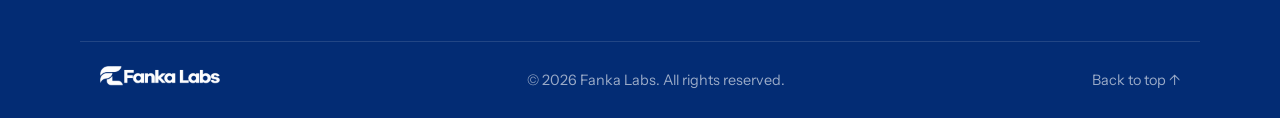
==== commit 0380bb0d: "Localisation : Canada au lieu de Guinée Co-Authored-By: Claude Opus 5.5 <noreply@anthropic.com> Clau" ====
--- a/index.html
+++ b/index.html
@@ -4,9 +4,9 @@
   <meta charset="utf-8">
   <meta name="viewport" content="width=device-width, initial-scale=1">
   <title>Fanka Labs — La force de bâtir</title>
-  <meta name="description" content="Fanka Labs est une startup technologique guinéenne qui conçoit des solutions numériques utiles, à commencer par Karan, une plateforme éducative.">
+  <meta name="description" content="Fanka Labs est une startup technologique basée au Canada qui conçoit des solutions numériques utiles, à commencer par Karan, une plateforme éducative.">
   <meta property="og:title" content="Fanka Labs">
-  <meta property="og:description" content="Startup technologique guinéenne. Notre premier projet : Karan, une plateforme éducative.">
+  <meta property="og:description" content="Startup technologique basée au Canada. Notre premier projet : Karan, une plateforme éducative.">
   <meta property="og:type" content="website">
   <meta property="og:image" content="https://fankalabs.github.io/assets/img/og-image.jpg">
   <meta name="theme-color" content="#032c74">
@@ -48,7 +48,7 @@
     <!-- ===================== ACCUEIL ===================== -->
     <section id="accueil" class="hero">
       <div class="container hero-inner">
-        <p class="eyebrow" data-i18n="hero.eyebrow">Startup technologique · Guinée</p>
+        <p class="eyebrow" data-i18n="hero.eyebrow">Startup technologique · Canada</p>
         <h1 data-i18n="hero.title">La force de bâtir la tech qui compte.</h1>
         <p class="lead" data-i18n="hero.lead">
           Fanka Labs conçoit des solutions numériques utiles, pensées pour les réalités d'ici.
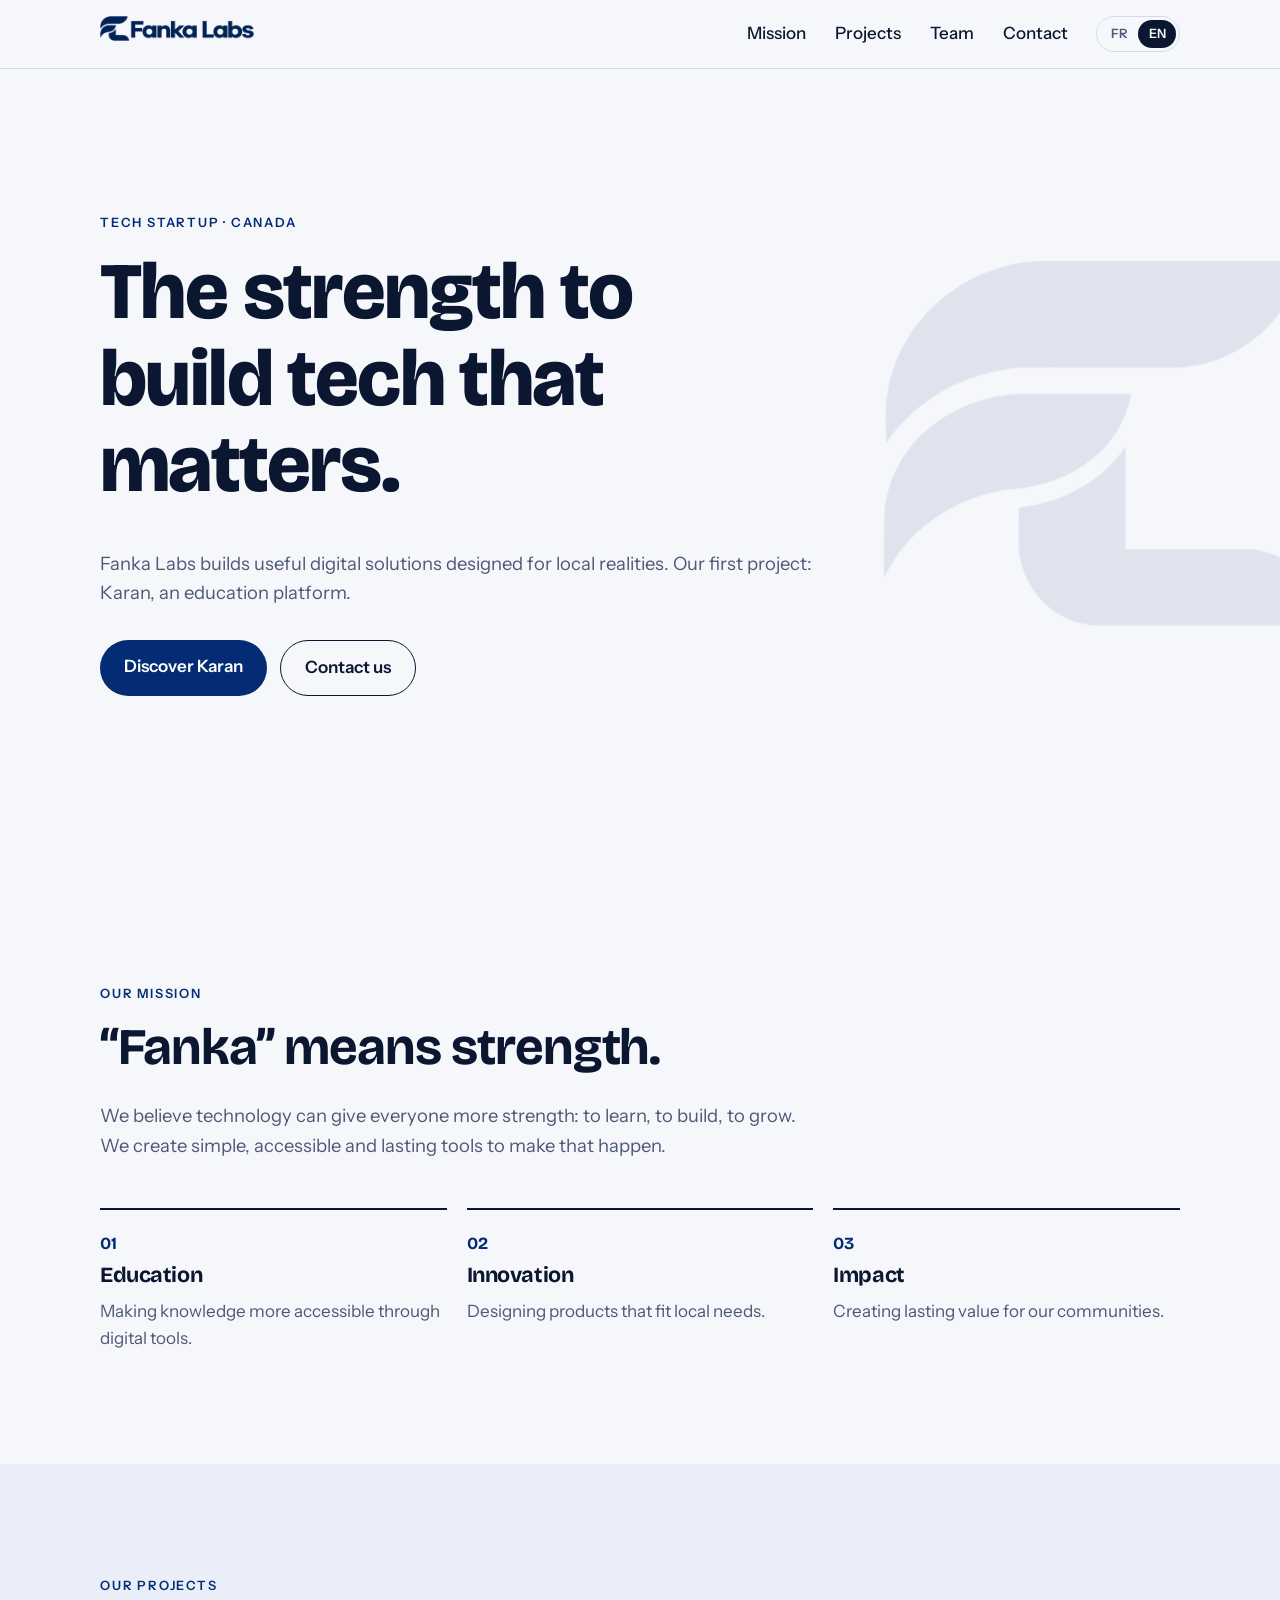
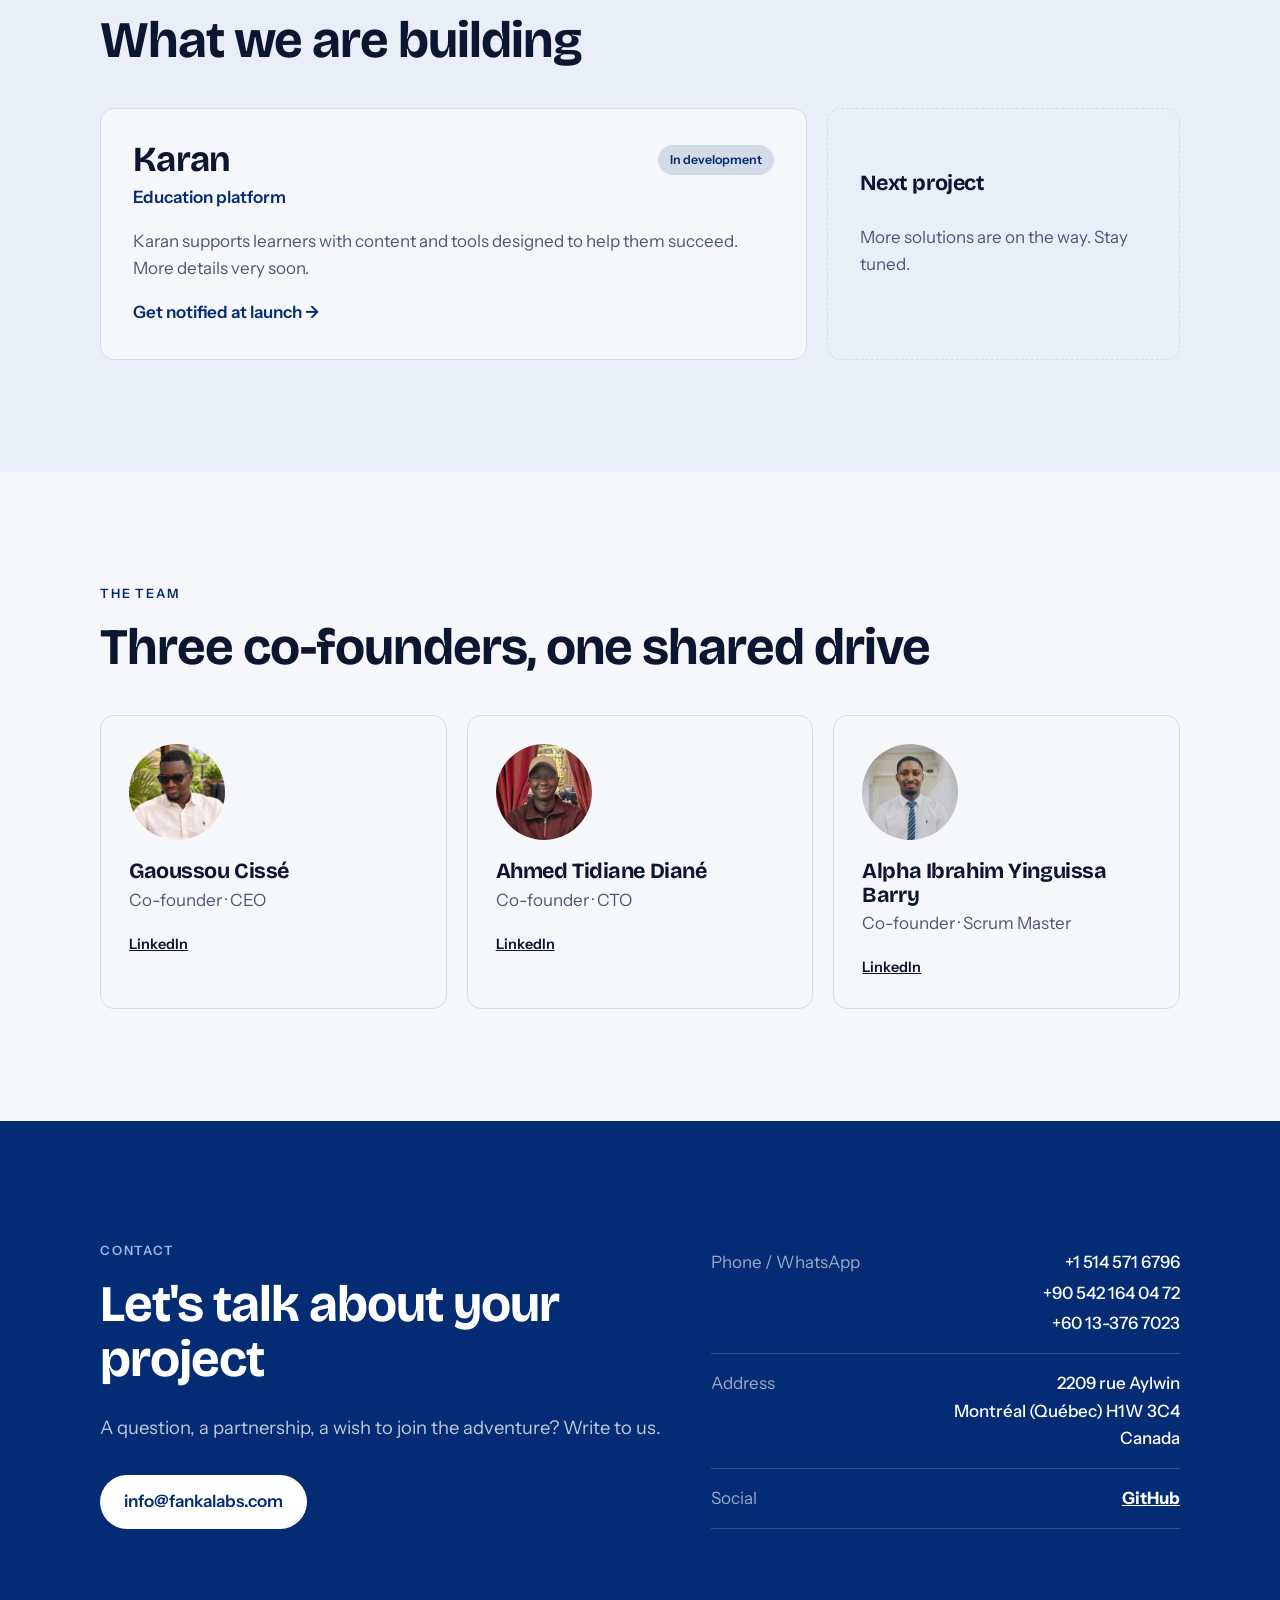
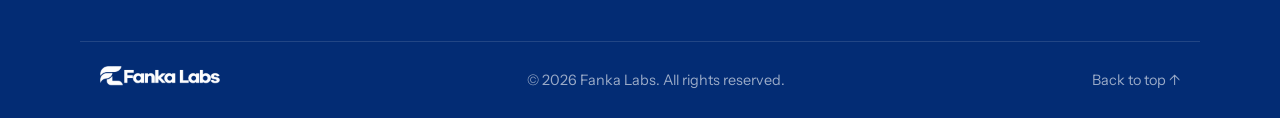
==== commit e7c58f90: "Correction du nom d'Ahmed Tidiane Diané Co-Authored-By: Claude Opus 5.5 <noreply@anthropic.com> Clau" ====
--- a/index.html
+++ b/index.html
@@ -142,8 +142,8 @@
             <a href="https://www.linkedin.com/in/gaoussou-cisse-8489bb23a" class="member-link" target="_blank" rel="noopener">LinkedIn</a>
           </article>
           <article class="member">
-            <div class="avatar"><img src="assets/img/team/ahmed-diane.jpg" alt="Cheick Ahmed Tidiane Diané" width="96" height="96" loading="lazy"></div>
-            <h3>Cheick Ahmed Tidiane Diané</h3>
+            <div class="avatar"><img src="assets/img/team/ahmed-diane.jpg" alt="Ahmed Tidiane Diané" width="96" height="96" loading="lazy"></div>
+            <h3>Ahmed Tidiane Diané</h3>
             <p class="role" data-i18n="team.role2">Cofondateur · CTO</p>
             <a href="https://www.linkedin.com/in/ahmed-s%C3%A9kou-dian%C3%A9-35842526a" class="member-link" target="_blank" rel="noopener">LinkedIn</a>
           </article>
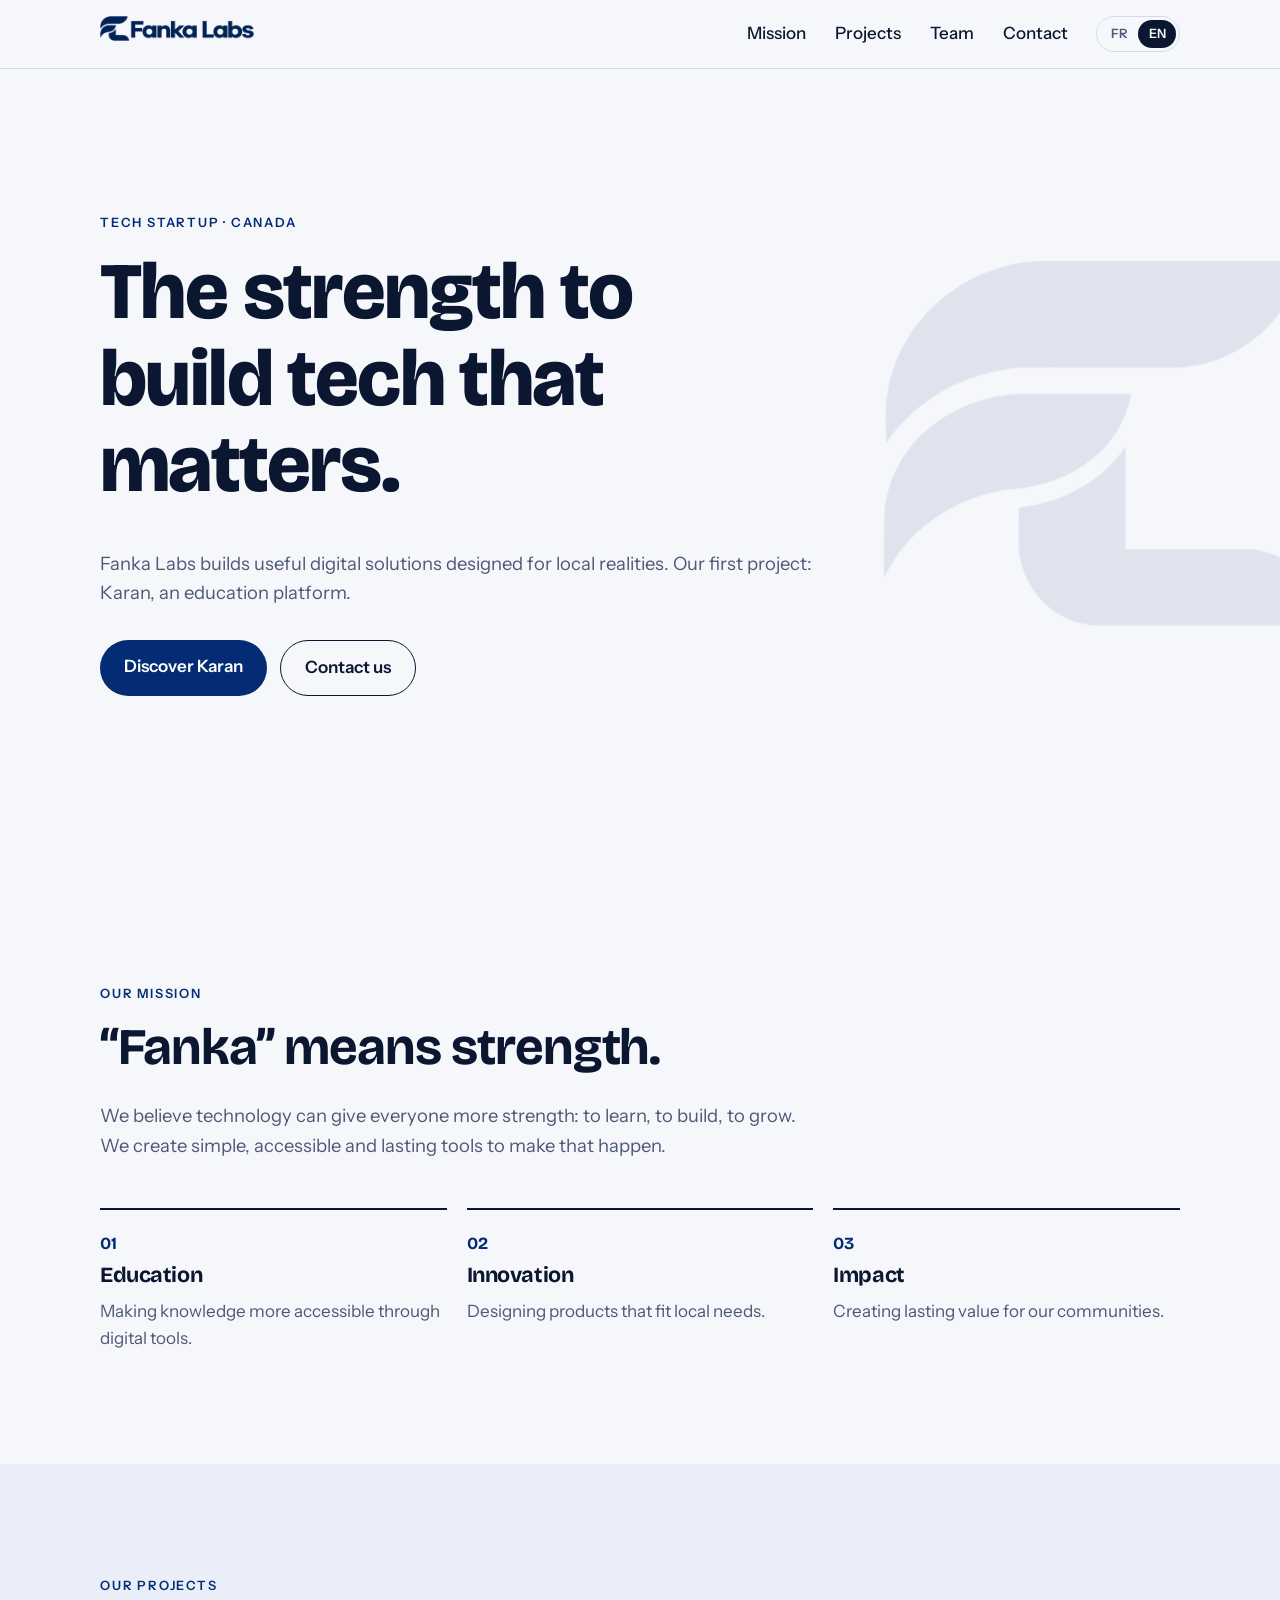
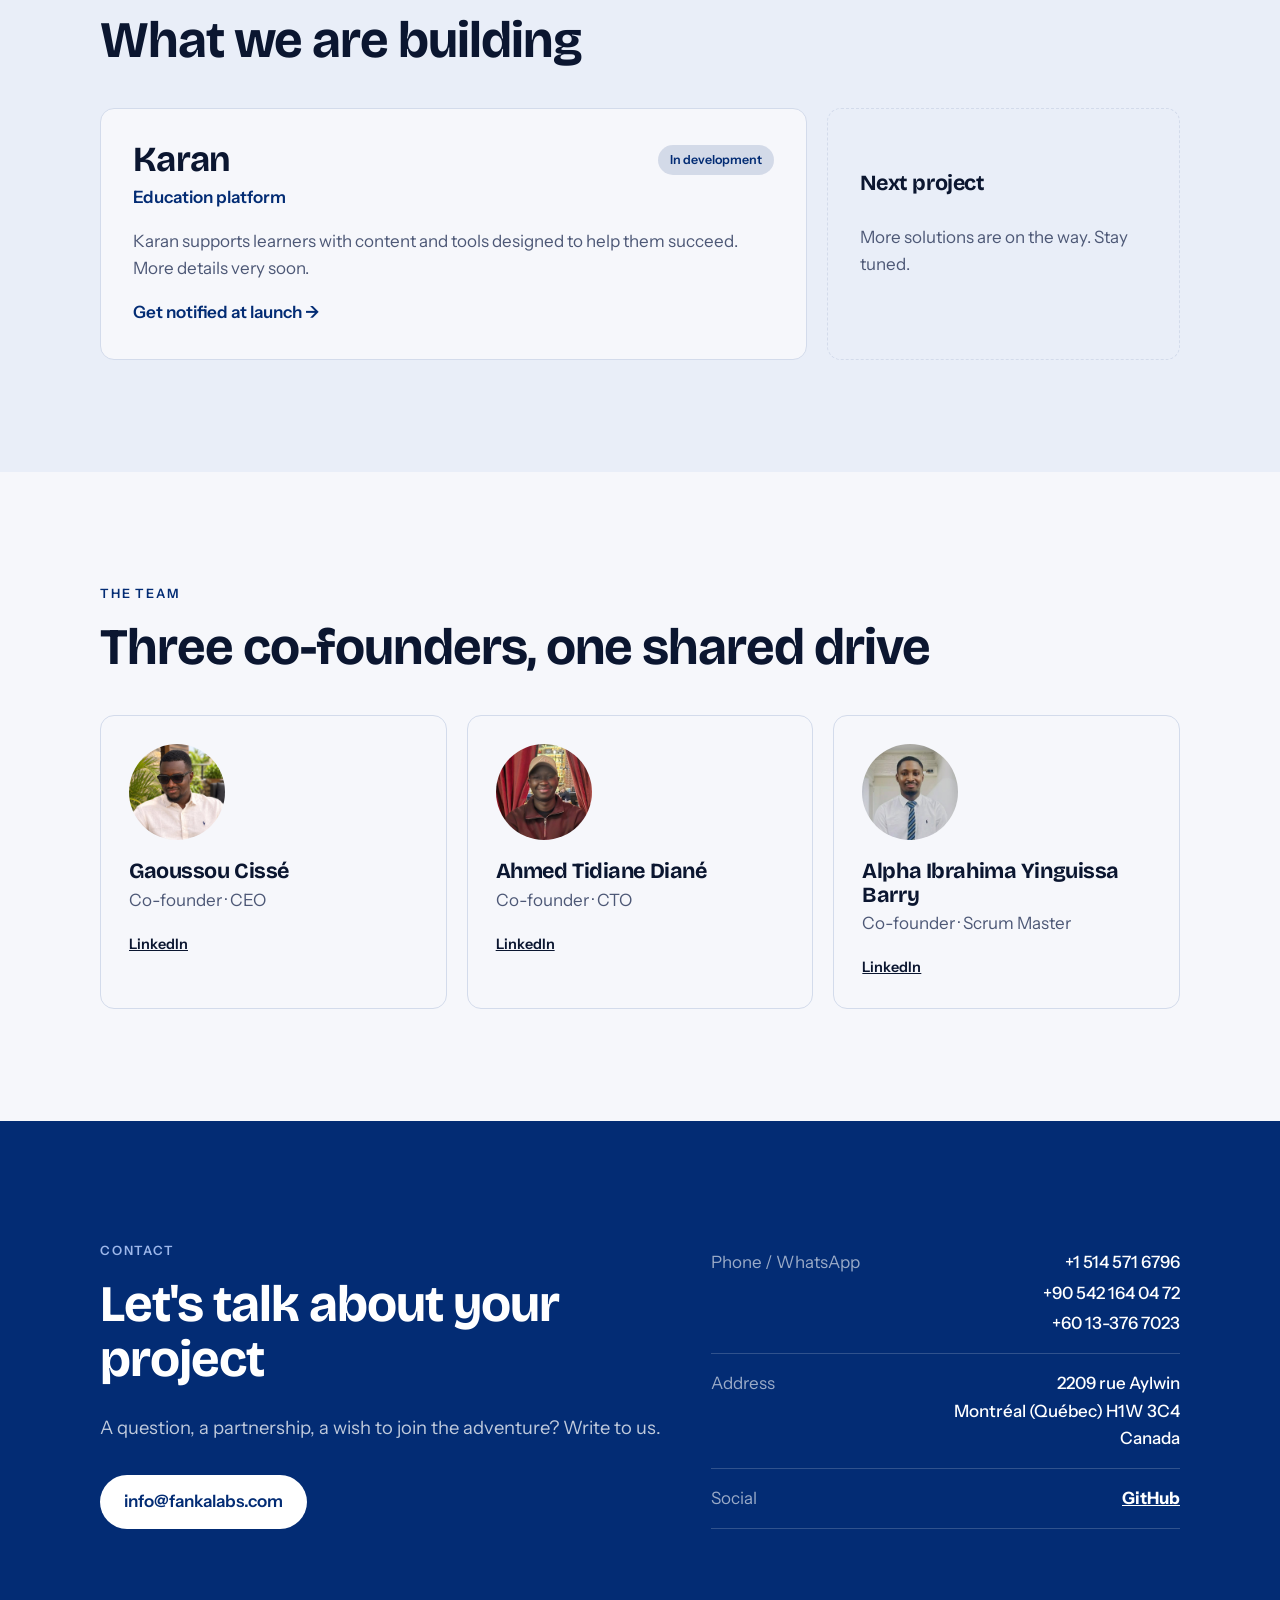
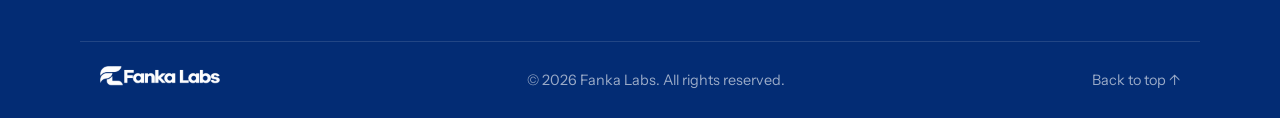
==== commit 24e4171d: "Correction du nom d'Alpha Ibrahima Yinguissa Barry Co-Authored-By: Claude Opus 5.5 <noreply@anthropi" ====
--- a/index.html
+++ b/index.html
@@ -148,8 +148,8 @@
             <a href="https://www.linkedin.com/in/ahmed-s%C3%A9kou-dian%C3%A9-35842526a" class="member-link" target="_blank" rel="noopener">LinkedIn</a>
           </article>
           <article class="member">
-            <div class="avatar"><img src="assets/img/team/alpha-barry.jpg" alt="Alpha Ibrahim Yinguissa Barry" width="96" height="96" loading="lazy"></div>
-            <h3>Alpha Ibrahim Yinguissa Barry</h3>
+            <div class="avatar"><img src="assets/img/team/alpha-barry.jpg" alt="Alpha Ibrahima Yinguissa Barry" width="96" height="96" loading="lazy"></div>
+            <h3>Alpha Ibrahima Yinguissa Barry</h3>
             <p class="role" data-i18n="team.role3">Cofondateur · Scrum Master</p>
             <a href="https://www.linkedin.com/in/alpha-ibrahima-yinguissa-barry-97a234262" class="member-link" target="_blank" rel="noopener">LinkedIn</a>
           </article>
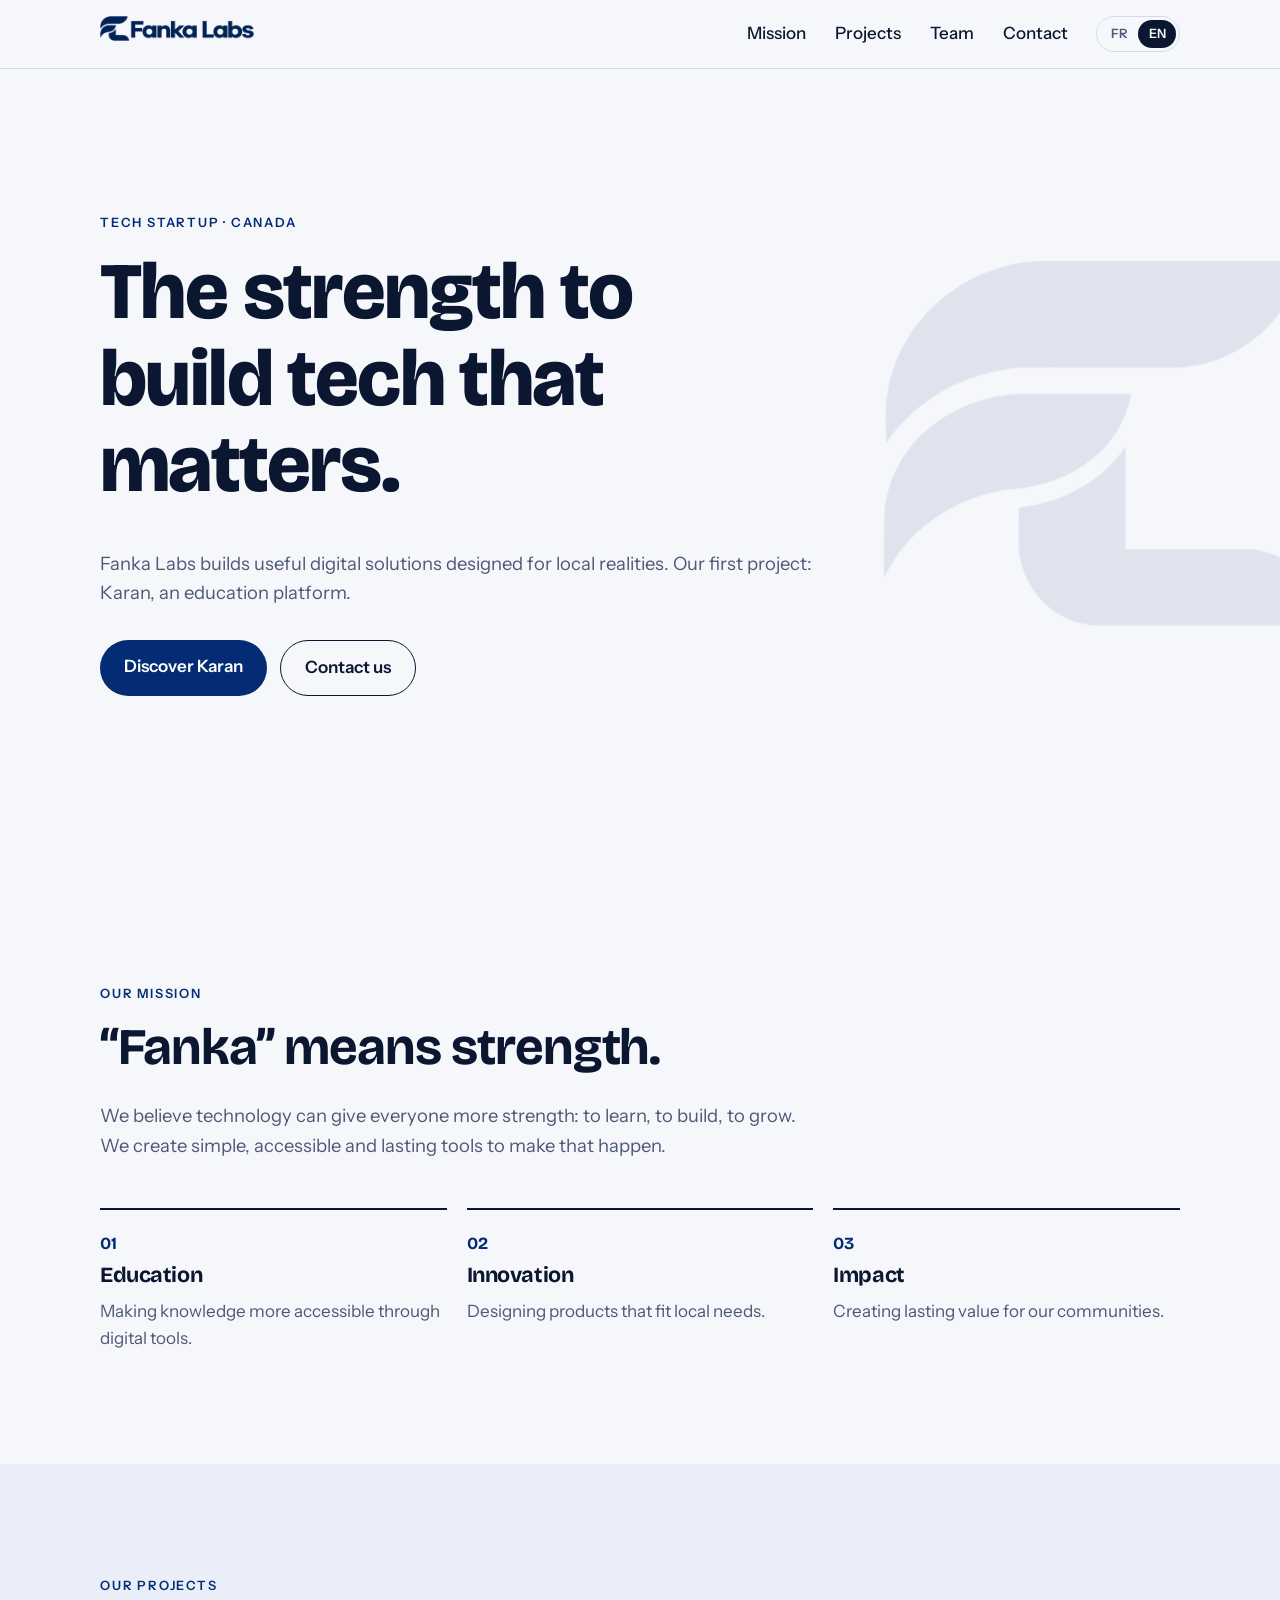
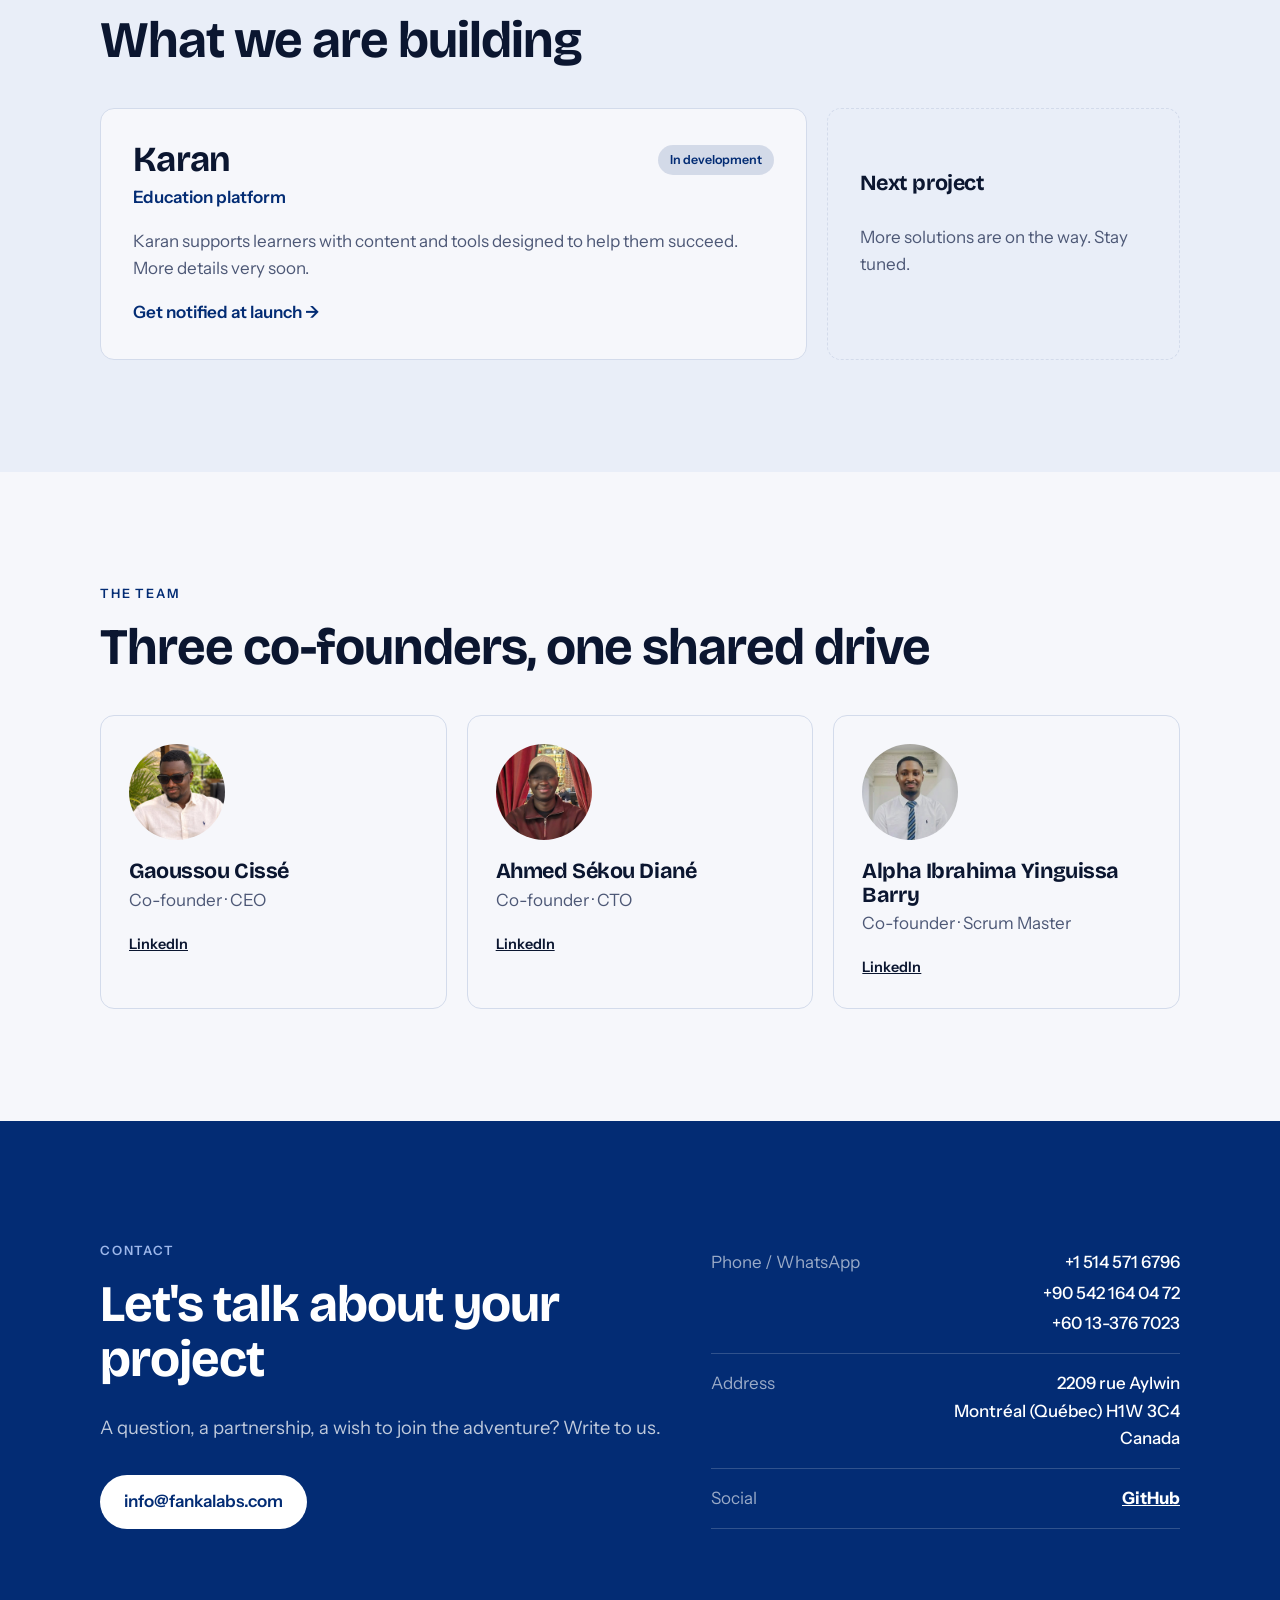
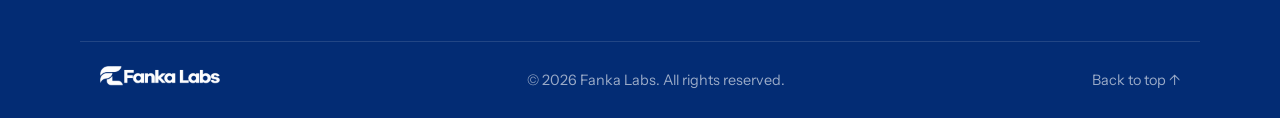
==== commit 0d869e21: "Nom d'Ahmed Sékou Diané et domaine fankalabs.com Co-Authored-By: Claude Opus 5.5 <noreply@anthropic." ====
--- a/index.html
+++ b/index.html
@@ -8,7 +8,9 @@
   <meta property="og:title" content="Fanka Labs">
   <meta property="og:description" content="Startup technologique basée au Canada. Notre premier projet : Karan, une plateforme éducative.">
   <meta property="og:type" content="website">
-  <meta property="og:image" content="https://fankalabs.github.io/assets/img/og-image.jpg">
+  <meta property="og:url" content="https://fankalabs.com/">
+  <link rel="canonical" href="https://fankalabs.com/">
+  <meta property="og:image" content="https://fankalabs.com/assets/img/og-image.jpg">
   <meta name="theme-color" content="#032c74">
   <link rel="icon" href="assets/img/favicon.png" type="image/png">
   <link rel="apple-touch-icon" href="assets/img/apple-touch-icon.png">
@@ -142,8 +144,8 @@
             <a href="https://www.linkedin.com/in/gaoussou-cisse-8489bb23a" class="member-link" target="_blank" rel="noopener">LinkedIn</a>
           </article>
           <article class="member">
-            <div class="avatar"><img src="assets/img/team/ahmed-diane.jpg" alt="Ahmed Tidiane Diané" width="96" height="96" loading="lazy"></div>
-            <h3>Ahmed Tidiane Diané</h3>
+            <div class="avatar"><img src="assets/img/team/ahmed-diane.jpg" alt="Ahmed Sékou Diané" width="96" height="96" loading="lazy"></div>
+            <h3>Ahmed Sékou Diané</h3>
             <p class="role" data-i18n="team.role2">Cofondateur · CTO</p>
             <a href="https://www.linkedin.com/in/ahmed-s%C3%A9kou-dian%C3%A9-35842526a" class="member-link" target="_blank" rel="noopener">LinkedIn</a>
           </article>
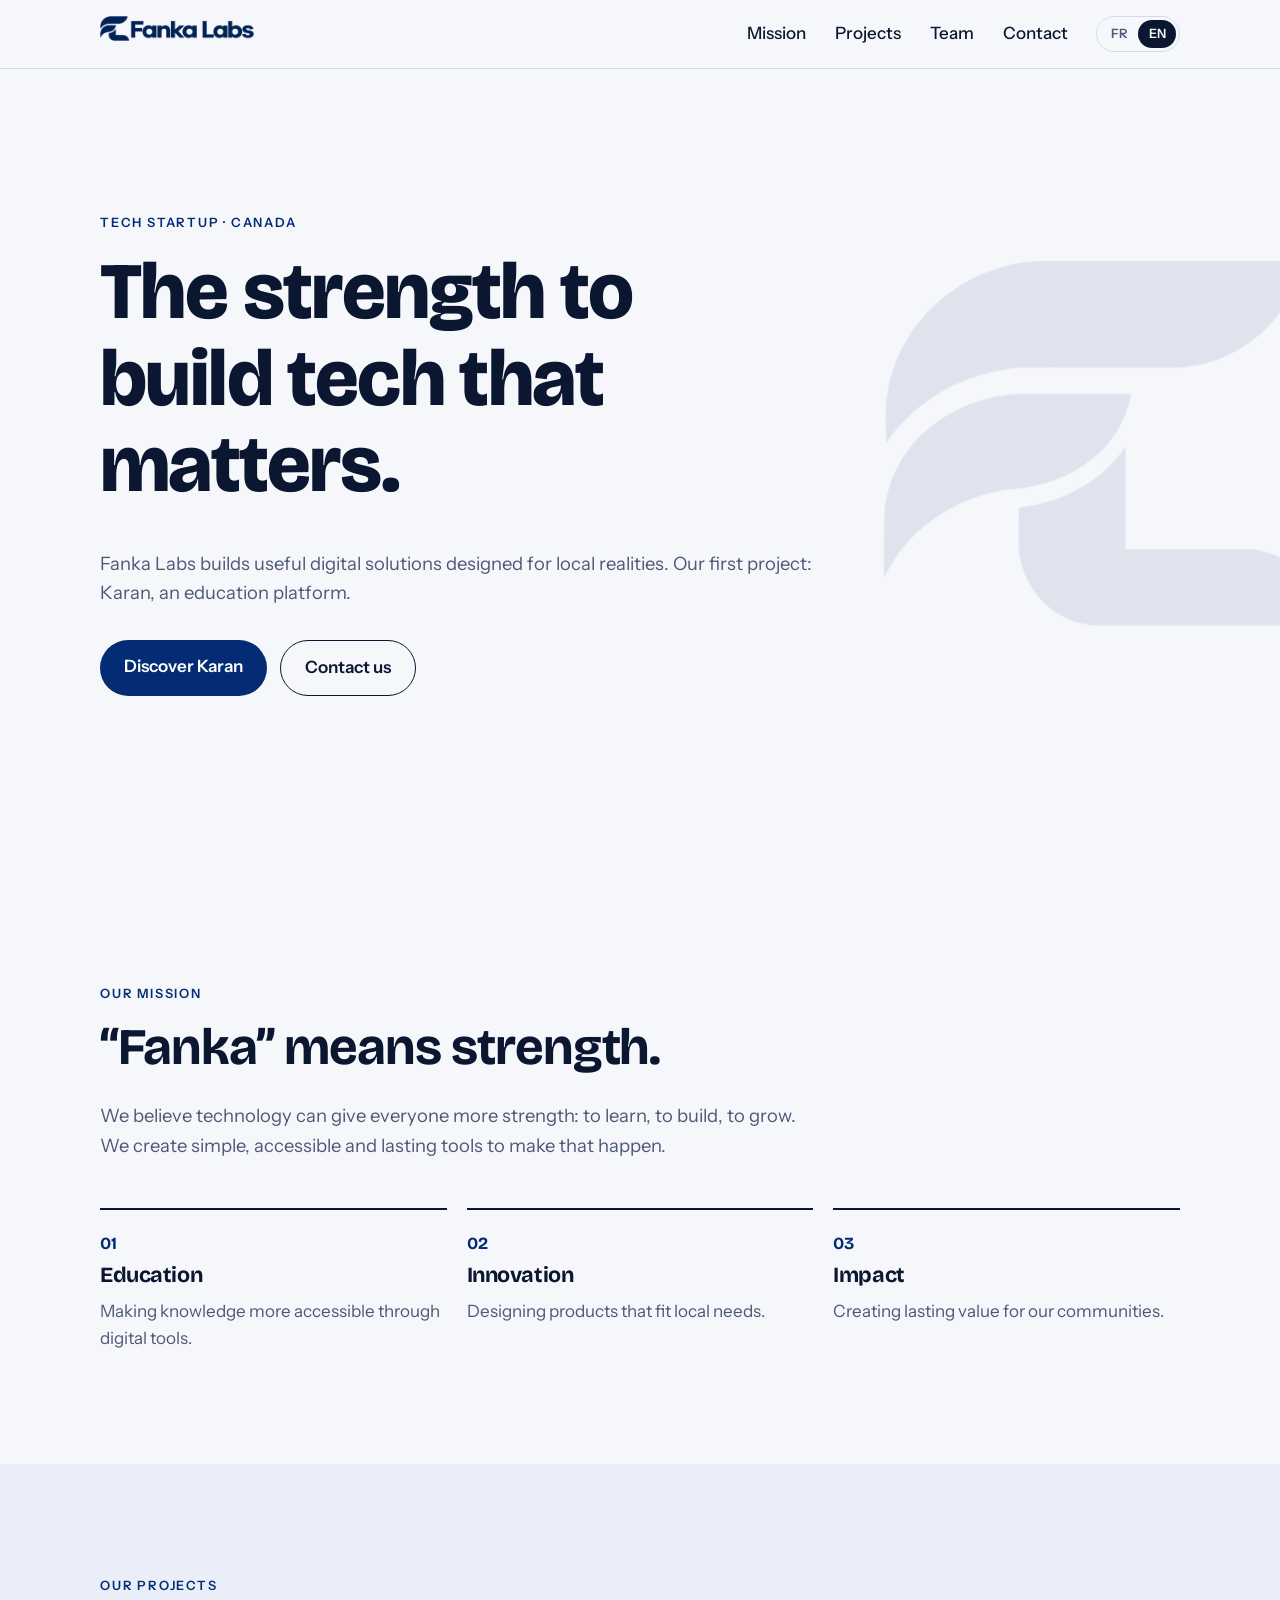
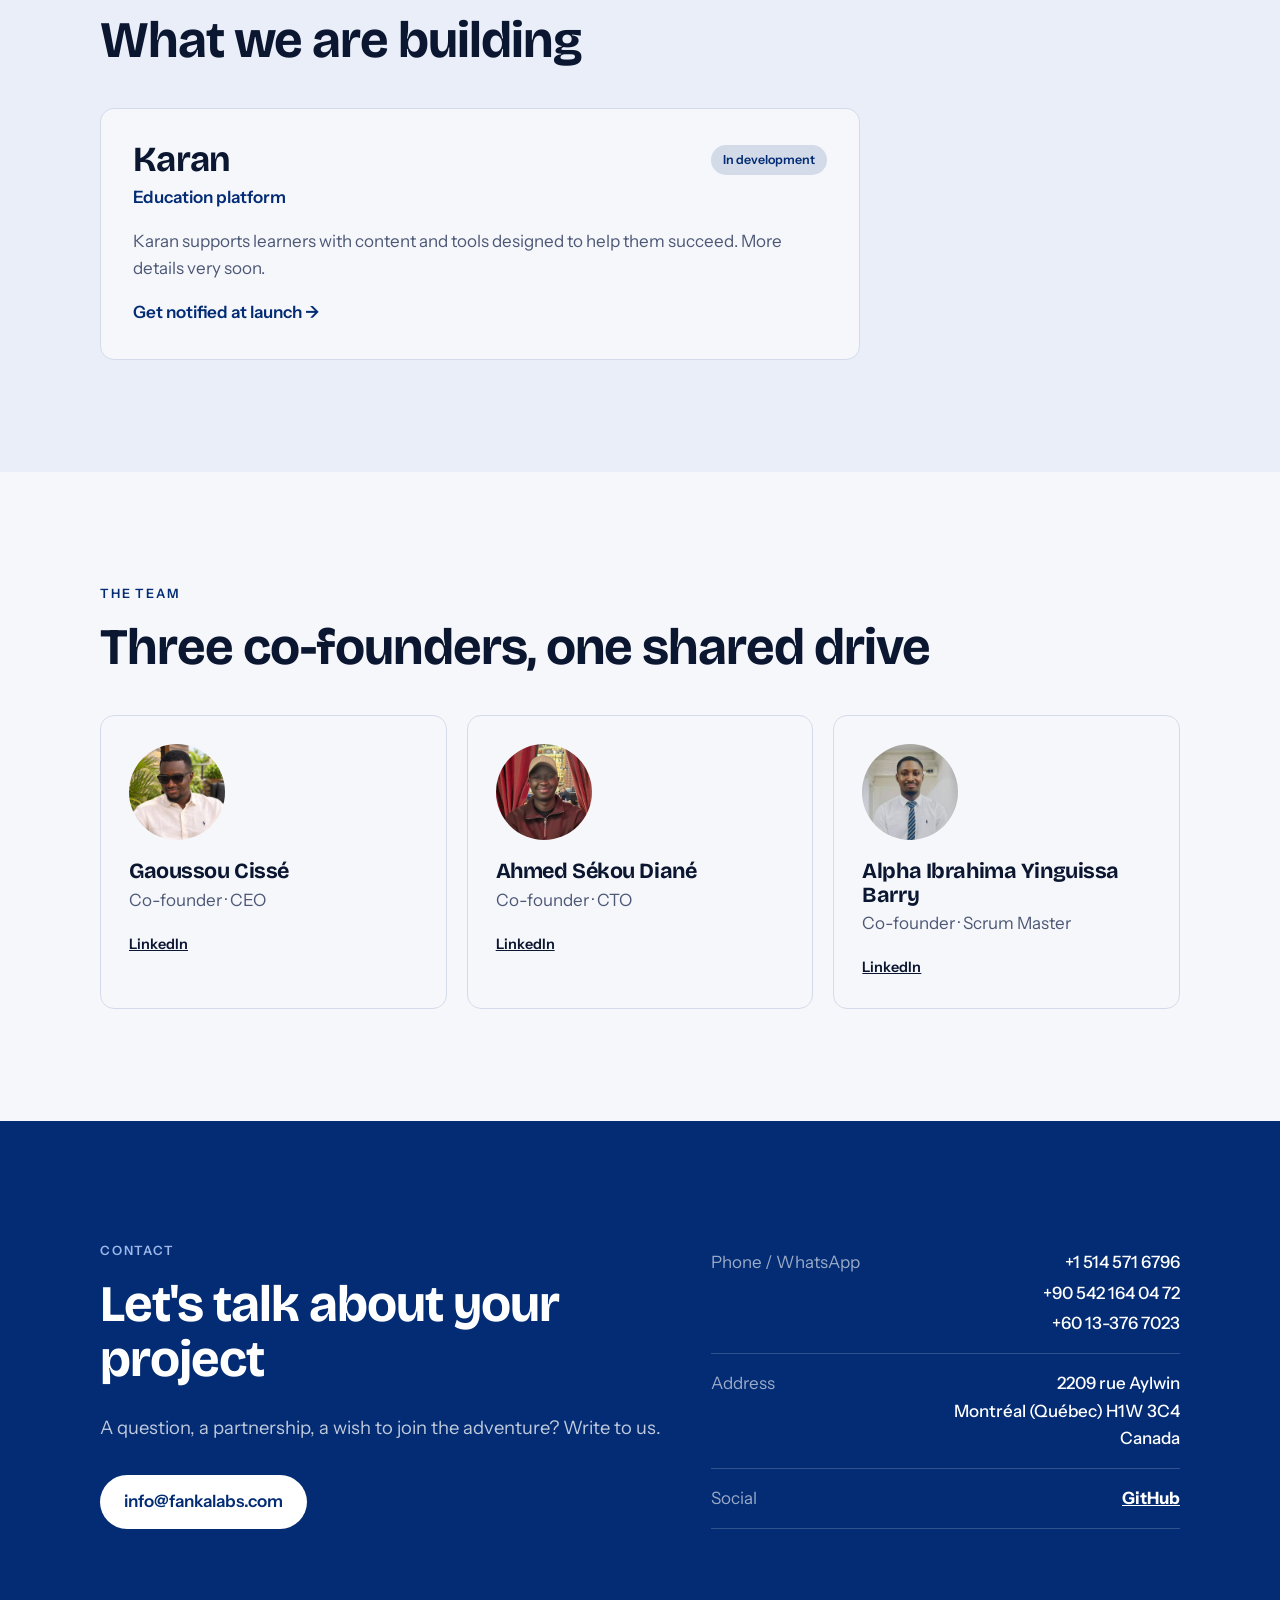
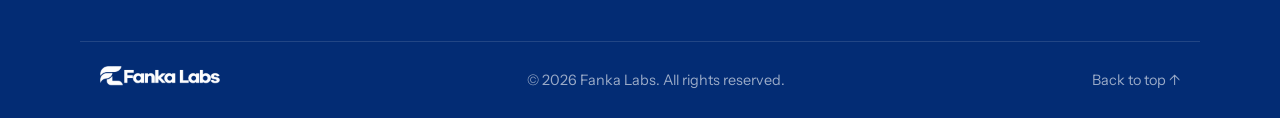
==== commit d9f116be: "Page 404, sitemap et améliorations" ====
--- a/index.html
+++ b/index.html
@@ -121,11 +121,6 @@
             <!-- TODO : remplacer # par le lien de Karan quand il existera -->
             <a href="#contact" class="link-arrow" data-i18n="karan.cta">Être informé du lancement</a>
           </article>
-
-          <article class="project project-soon">
-            <h3 data-i18n="soon.title">Prochain projet</h3>
-            <p data-i18n="soon.text">D'autres solutions sont en préparation. Restez connectés.</p>
-          </article>
         </div>
       </div>
     </section>
@@ -198,7 +193,7 @@
   <footer class="site-footer">
     <div class="container footer-inner">
       <img src="assets/img/logo-white.png" alt="Fanka Labs" class="footer-logo" width="120" height="28">
-      <p>© <span id="year"></span> Fanka Labs. <span data-i18n="footer.rights">Tous droits réservés.</span></p>
+      <p>© <span id="year">2026</span> Fanka Labs. <span data-i18n="footer.rights">Tous droits réservés.</span></p>
       <a href="#accueil" data-i18n="footer.top">Retour en haut ↑</a>
     </div>
   </footer>
--- a/assets/css/style.css
+++ b/assets/css/style.css
@@ -163,7 +163,7 @@
 .pillar p { color: var(--c-muted); margin: 0; }
 
 /* ---------- Projets ---------- */
-.projects { display: grid; grid-template-columns: 2fr 1fr; gap: 1.25rem; margin-top: 2.5rem; }
+.projects { display: grid; grid-template-columns: minmax(0, 760px); gap: 1.25rem; margin-top: 2.5rem; }
 .project { border-radius: var(--radius); padding: 2rem; }
 .project-featured { background: var(--c-bg); border: 1px solid var(--c-line); }
 .project-featured h3 { font-size: 2.2rem; margin: 0; }
